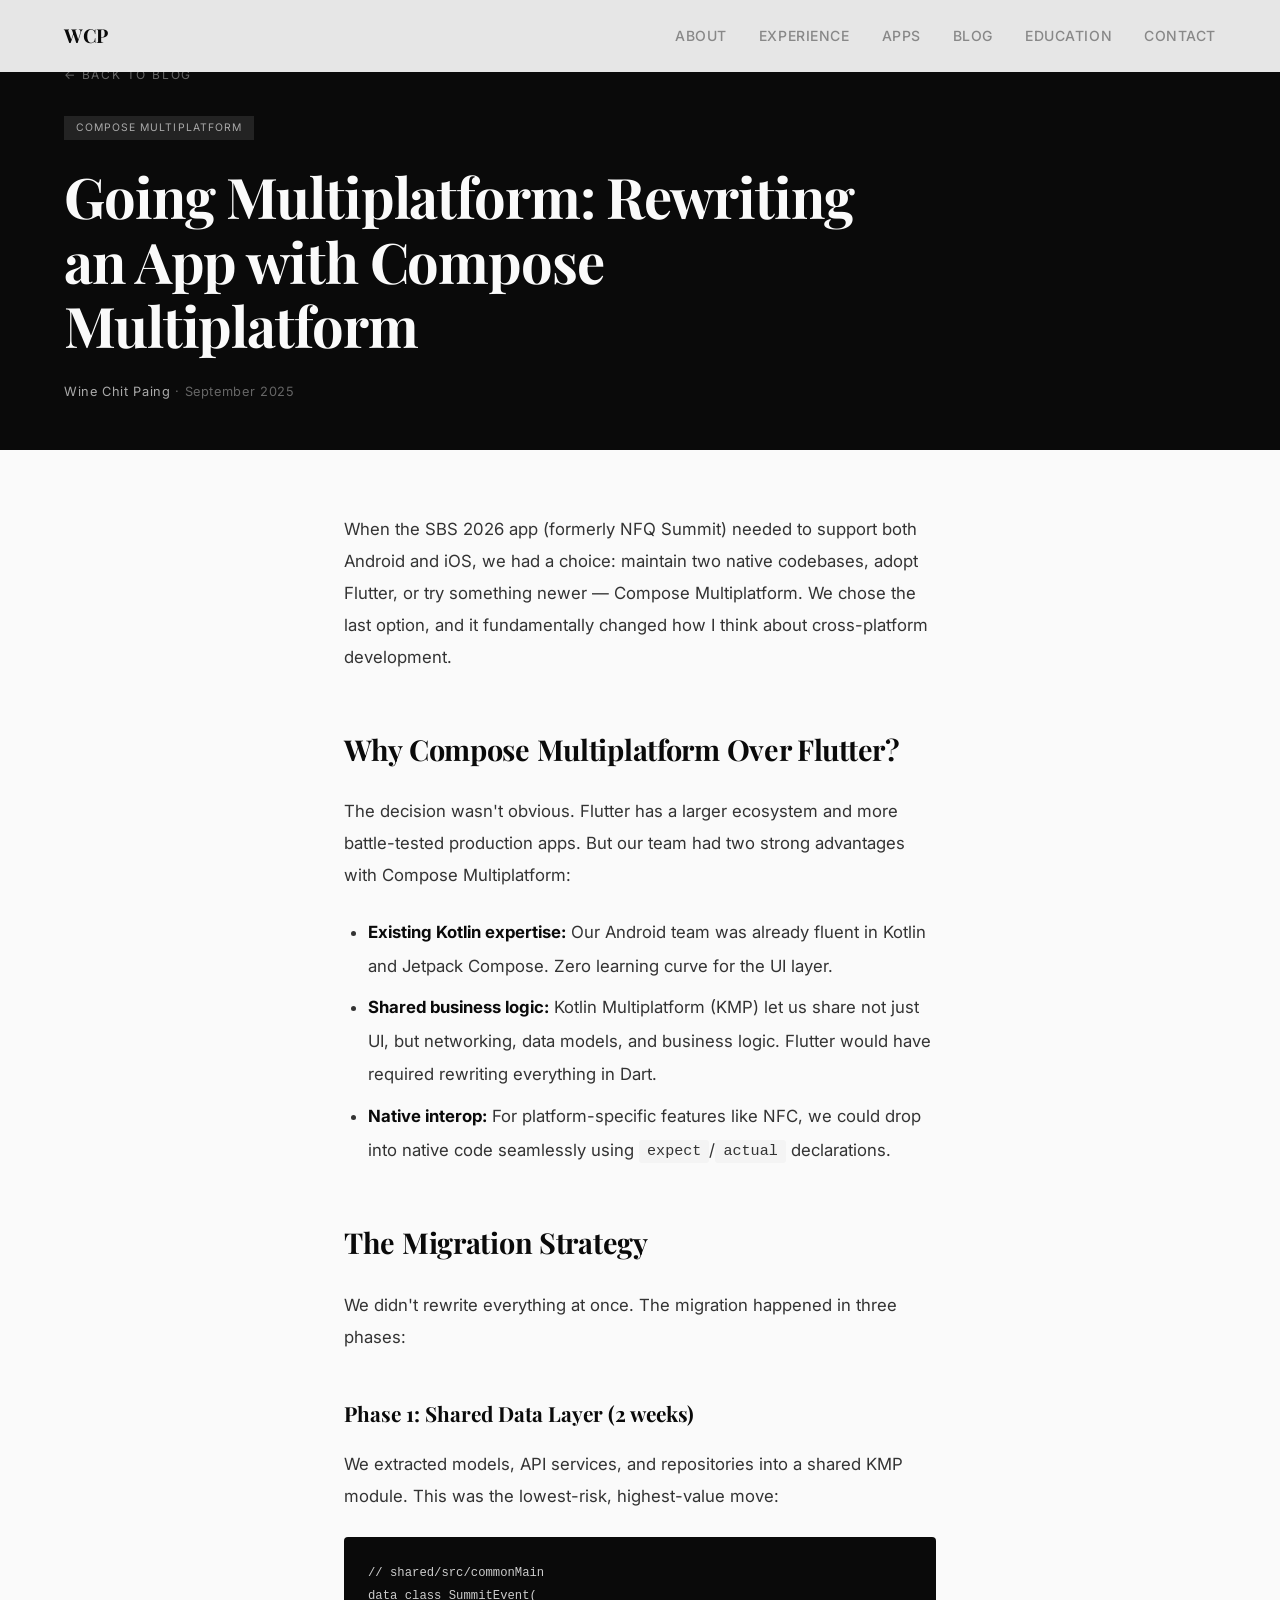
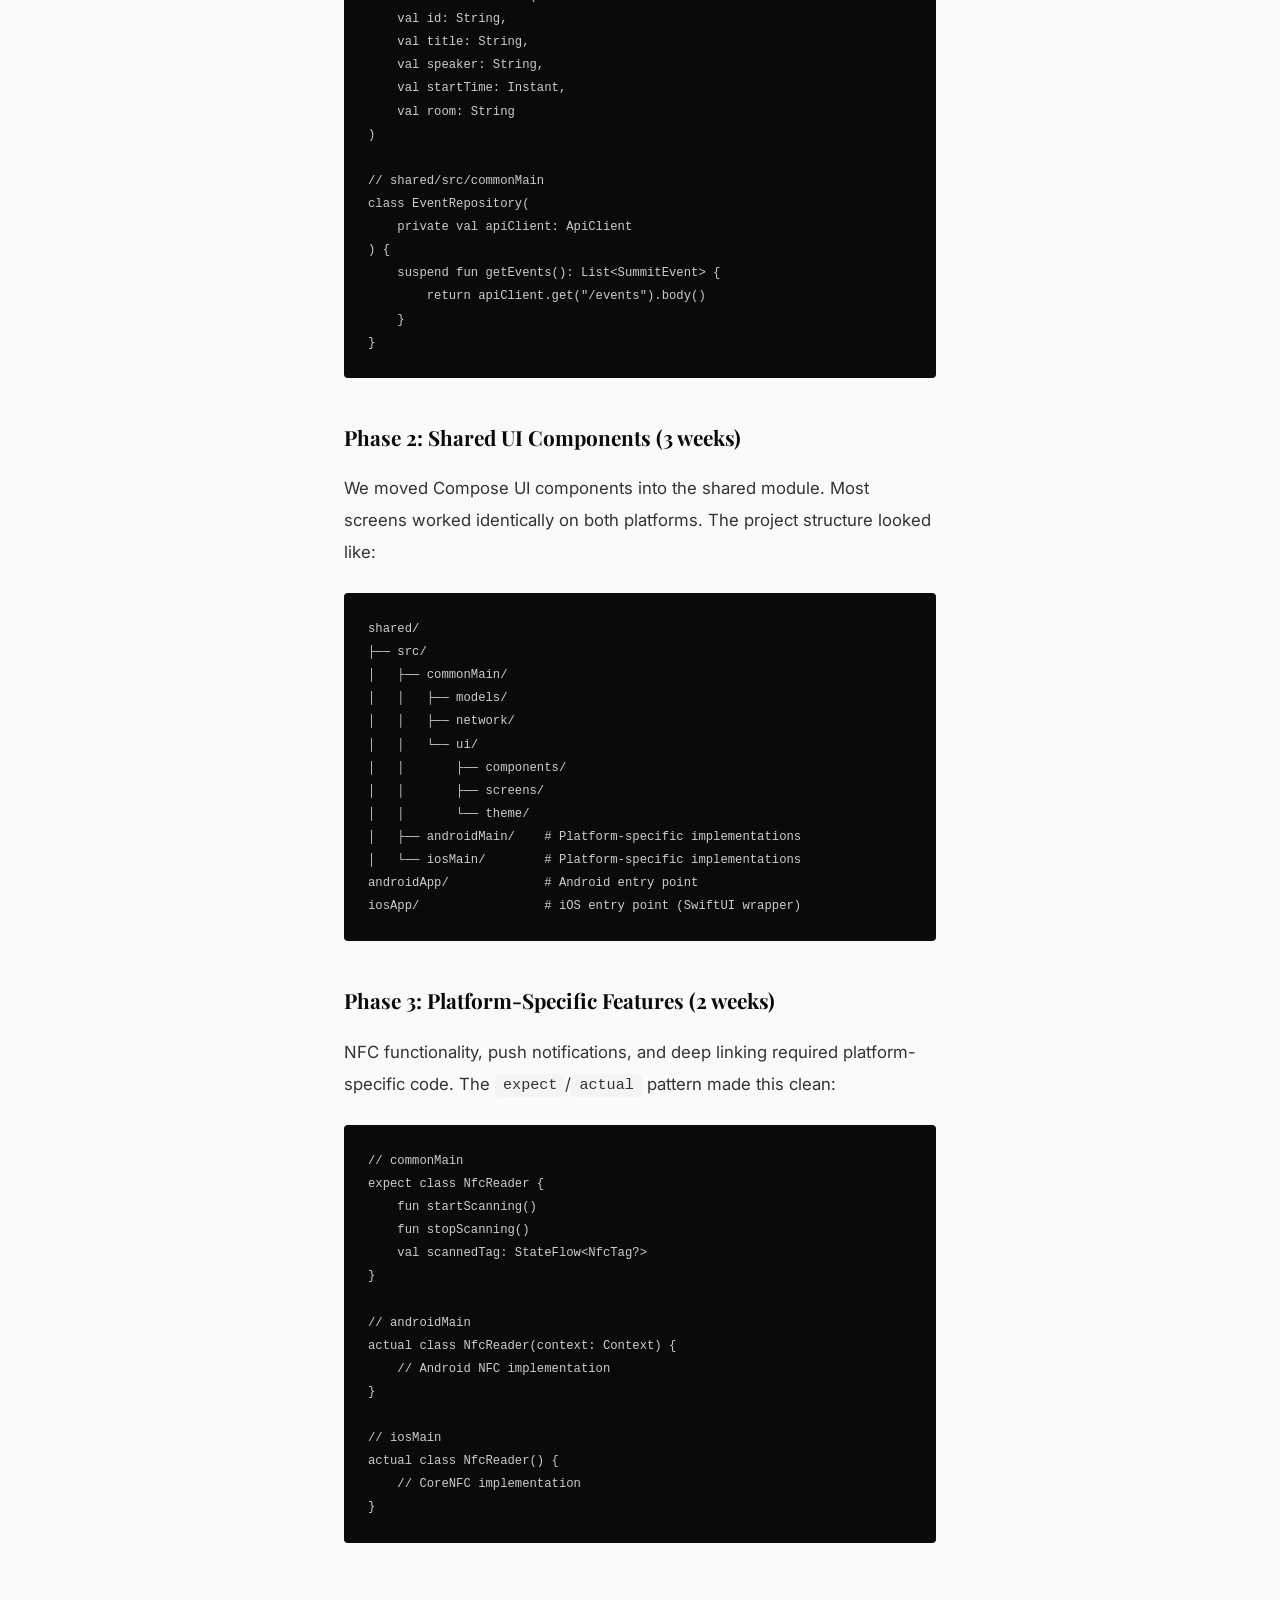
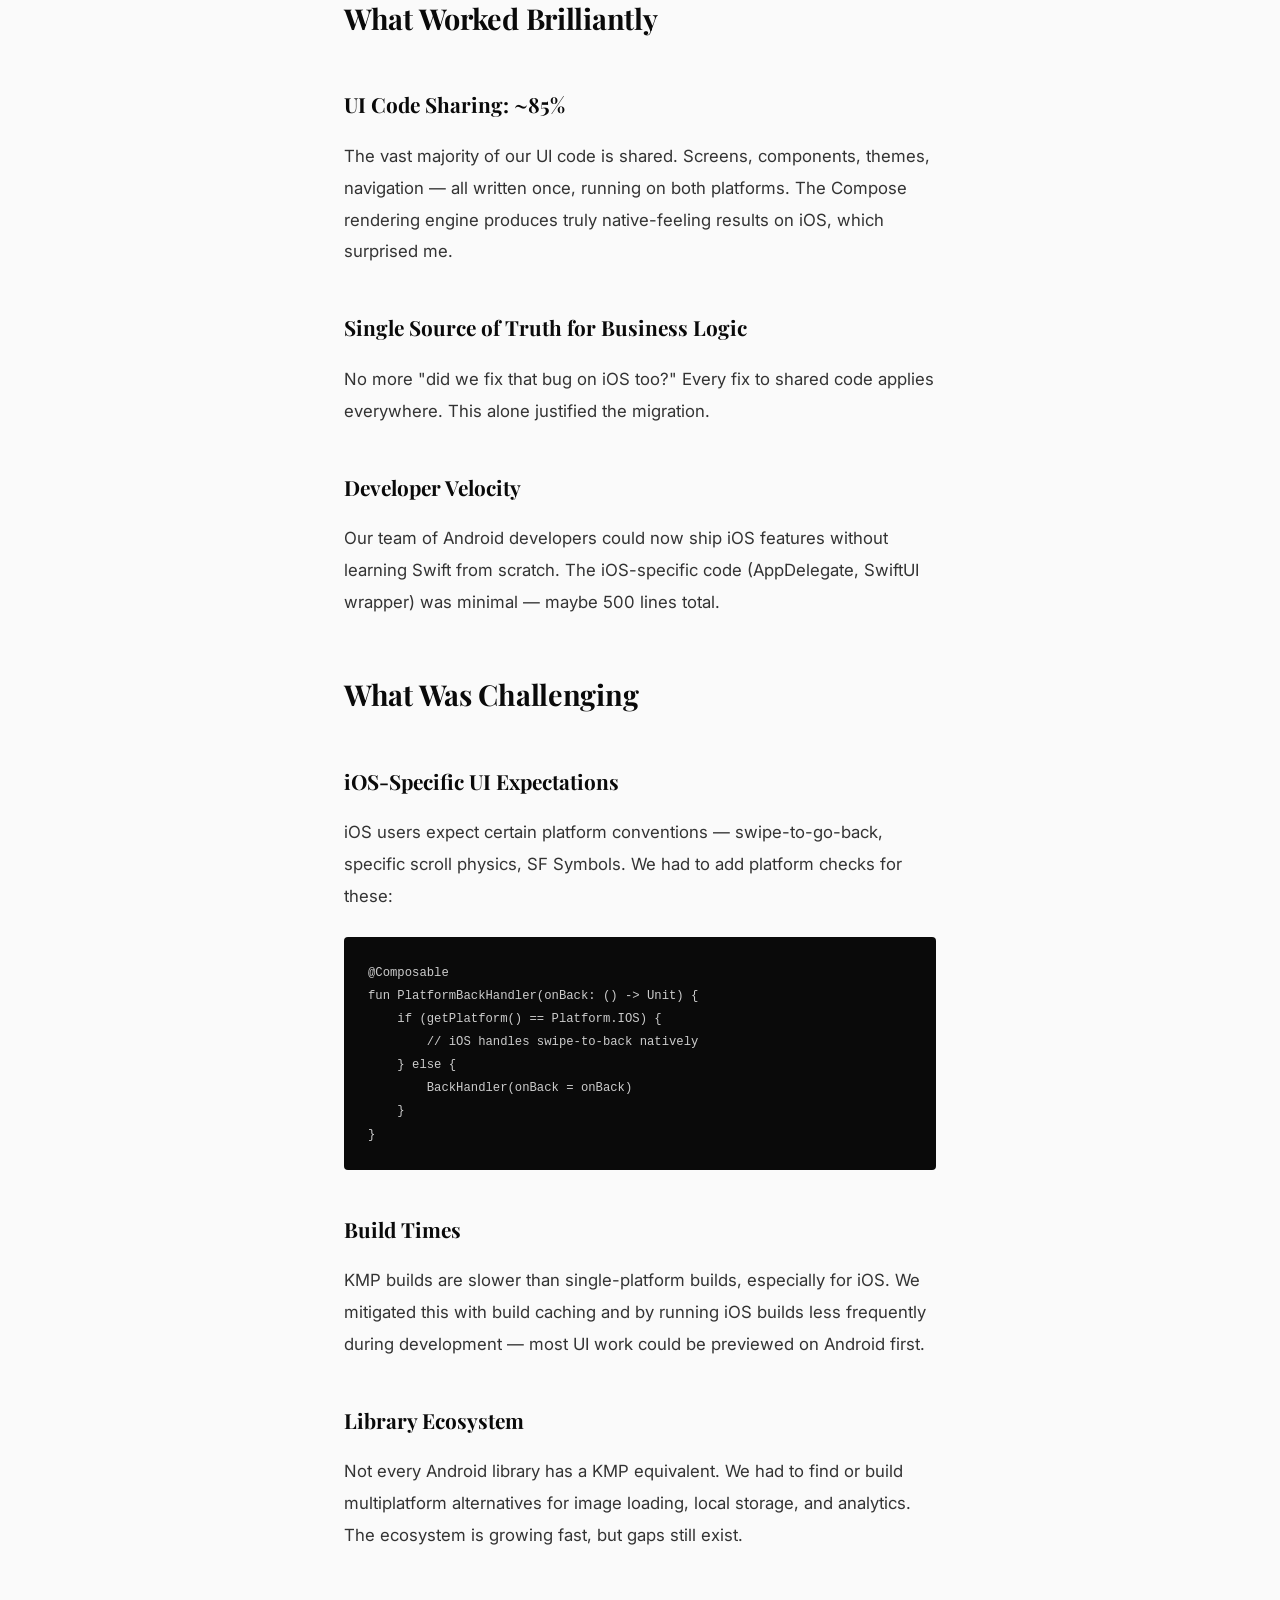
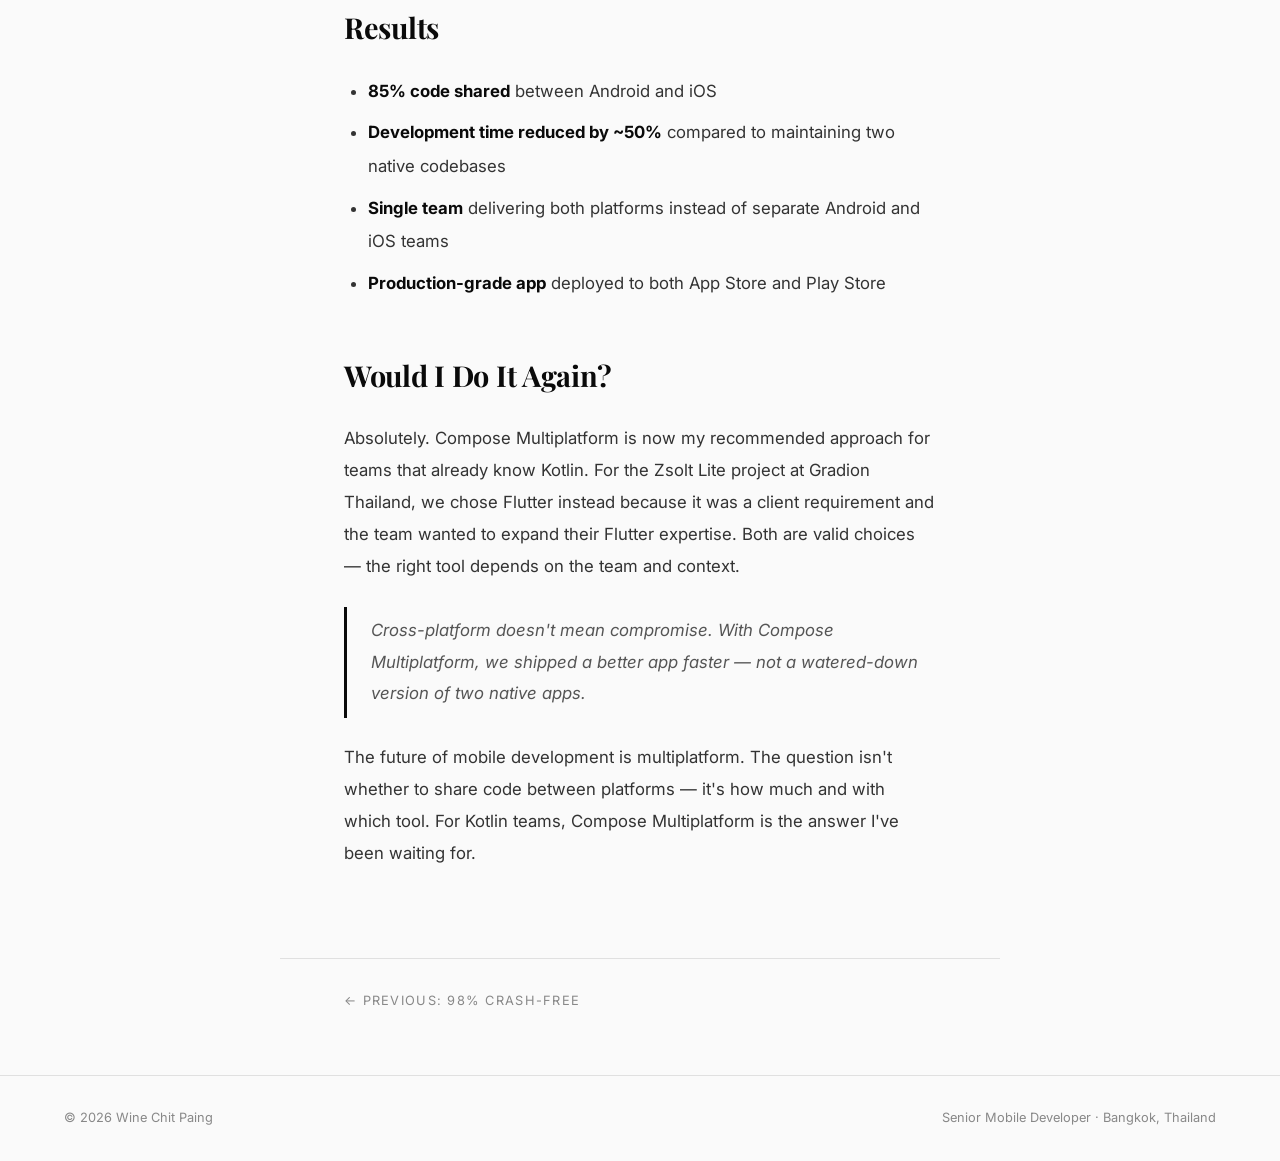
==== blog/compose-multiplatform.html @ c2de4255 "feat(blog): add multiple blog posts on Compose Multiplatform, MVVM vs MVI, and Android stability - C" ====
<!DOCTYPE html>
<html lang="en">
<head>
<meta charset="UTF-8" />
<meta name="viewport" content="width=device-width, initial-scale=1.0"/>
<title>Going Multiplatform: Rewriting an App with Compose Multiplatform — Wine Chit Paing</title>
<link href="https://fonts.googleapis.com/css2?family=Playfair+Display:wght@400;700&family=Inter:wght@300;400;500;600&display=swap" rel="stylesheet"/>
<link rel="stylesheet" href="../css/styles.css"/>
<link rel="stylesheet" href="../css/blog.css"/>
</head>
<body>

<nav id="navbar">
  <a href="../index.html#hero" class="nav-logo">WCP</a>
  <button class="nav-toggle" id="navToggle" aria-label="Toggle navigation">
    <span></span><span></span><span></span>
  </button>
  <ul class="nav-links" id="navLinks">
    <li><a href="../index.html#about">About</a></li>
    <li><a href="../index.html#experience">Experience</a></li>
    <li><a href="../index.html#projects">Apps</a></li>
    <li><a href="../index.html#blog">Blog</a></li>
    <li><a href="../index.html#education">Education</a></li>
    <li><a href="../index.html#contact">Contact</a></li>
  </ul>
</nav>

<header class="blog-header">
  <a href="../index.html#blog" class="blog-back">← Back to Blog</a>
  <span class="blog-header-tag">Compose Multiplatform</span>
  <h1 class="blog-header-title">Going Multiplatform: Rewriting an App with Compose Multiplatform</h1>
  <p class="blog-header-meta"><span>Wine Chit Paing</span> · September 2025</p>
</header>

<article class="blog-content">
  <p>When the SBS 2026 app (formerly NFQ Summit) needed to support both Android and iOS, we had a choice: maintain two native codebases, adopt Flutter, or try something newer — Compose Multiplatform. We chose the last option, and it fundamentally changed how I think about cross-platform development.</p>

  <h2>Why Compose Multiplatform Over Flutter?</h2>
  <p>The decision wasn't obvious. Flutter has a larger ecosystem and more battle-tested production apps. But our team had two strong advantages with Compose Multiplatform:</p>
  <ul>
    <li><strong>Existing Kotlin expertise:</strong> Our Android team was already fluent in Kotlin and Jetpack Compose. Zero learning curve for the UI layer.</li>
    <li><strong>Shared business logic:</strong> Kotlin Multiplatform (KMP) let us share not just UI, but networking, data models, and business logic. Flutter would have required rewriting everything in Dart.</li>
    <li><strong>Native interop:</strong> For platform-specific features like NFC, we could drop into native code seamlessly using <code>expect</code>/<code>actual</code> declarations.</li>
  </ul>

  <h2>The Migration Strategy</h2>
  <p>We didn't rewrite everything at once. The migration happened in three phases:</p>

  <h3>Phase 1: Shared Data Layer (2 weeks)</h3>
  <p>We extracted models, API services, and repositories into a shared KMP module. This was the lowest-risk, highest-value move:</p>
  <pre><code>// shared/src/commonMain
data class SummitEvent(
    val id: String,
    val title: String,
    val speaker: String,
    val startTime: Instant,
    val room: String
)

// shared/src/commonMain
class EventRepository(
    private val apiClient: ApiClient
) {
    suspend fun getEvents(): List&lt;SummitEvent&gt; {
        return apiClient.get("/events").body()
    }
}</code></pre>

  <h3>Phase 2: Shared UI Components (3 weeks)</h3>
  <p>We moved Compose UI components into the shared module. Most screens worked identically on both platforms. The project structure looked like:</p>
  <pre><code>shared/
├── src/
│   ├── commonMain/
│   │   ├── models/
│   │   ├── network/
│   │   └── ui/
│   │       ├── components/
│   │       ├── screens/
│   │       └── theme/
│   ├── androidMain/    # Platform-specific implementations
│   └── iosMain/        # Platform-specific implementations
androidApp/             # Android entry point
iosApp/                 # iOS entry point (SwiftUI wrapper)</code></pre>

  <h3>Phase 3: Platform-Specific Features (2 weeks)</h3>
  <p>NFC functionality, push notifications, and deep linking required platform-specific code. The <code>expect</code>/<code>actual</code> pattern made this clean:</p>
  <pre><code>// commonMain
expect class NfcReader {
    fun startScanning()
    fun stopScanning()
    val scannedTag: StateFlow&lt;NfcTag?&gt;
}

// androidMain
actual class NfcReader(context: Context) {
    // Android NFC implementation
}

// iosMain
actual class NfcReader() {
    // CoreNFC implementation
}</code></pre>

  <h2>What Worked Brilliantly</h2>

  <h3>UI Code Sharing: ~85%</h3>
  <p>The vast majority of our UI code is shared. Screens, components, themes, navigation — all written once, running on both platforms. The Compose rendering engine produces truly native-feeling results on iOS, which surprised me.</p>

  <h3>Single Source of Truth for Business Logic</h3>
  <p>No more "did we fix that bug on iOS too?" Every fix to shared code applies everywhere. This alone justified the migration.</p>

  <h3>Developer Velocity</h3>
  <p>Our team of Android developers could now ship iOS features without learning Swift from scratch. The iOS-specific code (AppDelegate, SwiftUI wrapper) was minimal — maybe 500 lines total.</p>

  <h2>What Was Challenging</h2>

  <h3>iOS-Specific UI Expectations</h3>
  <p>iOS users expect certain platform conventions — swipe-to-go-back, specific scroll physics, SF Symbols. We had to add platform checks for these:</p>
  <pre><code>@Composable
fun PlatformBackHandler(onBack: () -> Unit) {
    if (getPlatform() == Platform.IOS) {
        // iOS handles swipe-to-back natively
    } else {
        BackHandler(onBack = onBack)
    }
}</code></pre>

  <h3>Build Times</h3>
  <p>KMP builds are slower than single-platform builds, especially for iOS. We mitigated this with build caching and by running iOS builds less frequently during development — most UI work could be previewed on Android first.</p>

  <h3>Library Ecosystem</h3>
  <p>Not every Android library has a KMP equivalent. We had to find or build multiplatform alternatives for image loading, local storage, and analytics. The ecosystem is growing fast, but gaps still exist.</p>

  <h2>Results</h2>
  <ul>
    <li><strong>85% code shared</strong> between Android and iOS</li>
    <li><strong>Development time reduced by ~50%</strong> compared to maintaining two native codebases</li>
    <li><strong>Single team</strong> delivering both platforms instead of separate Android and iOS teams</li>
    <li><strong>Production-grade app</strong> deployed to both App Store and Play Store</li>
  </ul>

  <h2>Would I Do It Again?</h2>
  <p>Absolutely. Compose Multiplatform is now my recommended approach for teams that already know Kotlin. For the Zsolt Lite project at Gradion Thailand, we chose Flutter instead because it was a client requirement and the team wanted to expand their Flutter expertise. Both are valid choices — the right tool depends on the team and context.</p>

  <blockquote>Cross-platform doesn't mean compromise. With Compose Multiplatform, we shipped a better app faster — not a watered-down version of two native apps.</blockquote>

  <p>The future of mobile development is multiplatform. The question isn't whether to share code between platforms — it's how much and with which tool. For Kotlin teams, Compose Multiplatform is the answer I've been waiting for.</p>
</article>

<div class="blog-footer-nav">
  <a href="crash-free-android.html">← Previous: 98% Crash-Free</a>
  <span></span>
</div>

<footer>
  <span>© 2026 Wine Chit Paing</span>
  <span>Senior Mobile Developer · Bangkok, Thailand</span>
</footer>

<script src="../js/main.js"></script>
</body>
</html>
---- css/styles.css ----
/* ========================================
   Wine Chit Paing — Portfolio Styles
   ======================================== */

/* --- Reset & Variables --- */
*, *::before, *::after { box-sizing: border-box; margin: 0; padding: 0; }
:root { --black: #0a0a0a; --white: #fafafa; --gray: #888; --light: #f0f0f0; --border: #e0e0e0; }
html { scroll-behavior: smooth; }
body { font-family: 'Inter', sans-serif; background: var(--white); color: var(--black); line-height: 1.6; }

/* --- Navigation --- */
nav {
  position: fixed; top: 0; left: 0; right: 0; z-index: 100;
  display: flex; justify-content: space-between; align-items: center;
  padding: 1.25rem 5%; background: rgba(250,250,250,0.92);
  backdrop-filter: blur(10px); border-bottom: 1px solid transparent; transition: border-color 0.3s;
}
nav.scrolled { border-bottom-color: var(--border); }
.nav-logo { font-family: 'Playfair Display', serif; font-size: 1.2rem; font-weight: 700; letter-spacing: -0.02em; text-decoration: none; color: var(--black); }
.nav-links { display: flex; gap: 2rem; list-style: none; }
.nav-links a { text-decoration: none; color: var(--gray); font-size: 0.875rem; font-weight: 500; letter-spacing: 0.04em; text-transform: uppercase; transition: color 0.2s; }
.nav-links a:hover { color: var(--black); }

/* --- Hero --- */
#hero { min-height: 100vh; display: flex; flex-direction: column; justify-content: center; padding: 0 5%; position: relative; overflow: hidden; }
.hero-label { font-size: 0.75rem; letter-spacing: 0.2em; text-transform: uppercase; color: var(--gray); margin-bottom: 1.5rem; opacity: 0; animation: fadeUp 0.8s 0.2s forwards; }
.hero-name { font-family: 'Playfair Display', serif; font-size: clamp(3rem, 8vw, 7rem); font-weight: 700; line-height: 1.05; letter-spacing: -0.03em; opacity: 0; animation: fadeUp 0.8s 0.4s forwards; }
.hero-name span { color: var(--gray); }
.hero-tagline { margin-top: 1.5rem; font-size: clamp(1rem, 2vw, 1.2rem); color: var(--gray); font-weight: 300; max-width: 560px; opacity: 0; animation: fadeUp 0.8s 0.6s forwards; }
.hero-cta { margin-top: 2.5rem; display: flex; gap: 1rem; opacity: 0; animation: fadeUp 0.8s 0.8s forwards; flex-wrap: wrap; }
.btn { padding: 0.75rem 2rem; font-size: 0.875rem; font-weight: 500; letter-spacing: 0.04em; text-decoration: none; border: 1px solid var(--black); transition: all 0.25s; cursor: pointer; display: inline-block; }
.btn-fill { background: var(--black); color: var(--white); }
.btn-fill:hover { background: transparent; color: var(--black); }
.btn-outline { background: transparent; color: var(--black); }
.btn-outline:hover { background: var(--black); color: var(--white); }
.hero-scroll { position: absolute; bottom: 2.5rem; left: 5%; display: flex; align-items: center; gap: 0.75rem; font-size: 0.75rem; letter-spacing: 0.15em; text-transform: uppercase; color: var(--gray); opacity: 0; animation: fadeUp 0.8s 1.2s forwards; }
.hero-scroll::before { content: ''; display: block; width: 40px; height: 1px; background: var(--gray); }
.hero-bg-text { position: absolute; right: -2%; top: 50%; transform: translateY(-50%); font-family: 'Playfair Display', serif; font-size: clamp(8rem, 18vw, 18rem); font-weight: 700; color: transparent; -webkit-text-stroke: 1px var(--border); line-height: 1; pointer-events: none; user-select: none; }

/* --- Sections (shared) --- */
section { padding: 7rem 5%; }
.section-label { font-size: 0.7rem; letter-spacing: 0.25em; text-transform: uppercase; color: var(--gray); margin-bottom: 1rem; }
.section-title { font-family: 'Playfair Display', serif; font-size: clamp(2rem, 4vw, 3rem); font-weight: 700; letter-spacing: -0.02em; margin-bottom: 3rem; }

/* --- About --- */
#about { background: var(--black); color: var(--white); }
#about .section-label { color: #666; }
#about .section-title { color: var(--white); }
.about-grid { display: grid; grid-template-columns: 1fr 1.5fr; gap: 5rem; align-items: start; }
.about-img { aspect-ratio: 3/4; background: #1a1a1a; position: relative; overflow: hidden; max-width: 280px; }
.about-img img { width: 100%; height: 100%; object-fit: cover; display: block; }
.contact-info-side { margin-top: 1.5rem; display: flex; flex-direction: column; gap: 0.6rem; }
.contact-info-side a { font-size: 0.8rem; color: #aaa; text-decoration: none; display: flex; align-items: center; gap: 0.5rem; transition: color 0.2s; }
.contact-info-side a:hover { color: var(--white); }
.contact-info-side .ci-icon { font-size: 0.9rem; width: 16px; }
.about-bio { font-size: 1.05rem; line-height: 1.9; color: #ccc; font-weight: 300; }
.about-bio p + p { margin-top: 1.25rem; }
.skills-section { margin-top: 2.5rem; }
.skills-section h4 { font-size: 0.7rem; letter-spacing: 0.2em; text-transform: uppercase; color: #666; margin-bottom: 1rem; }
.skills { display: flex; flex-wrap: wrap; gap: 0.5rem; margin-bottom: 1.5rem; }
.skill-tag { padding: 0.35rem 1rem; border: 1px solid #333; font-size: 0.72rem; letter-spacing: 0.06em; text-transform: uppercase; color: #aaa; }

/* --- Experience --- */
#experience { background: var(--white); }
.exp-list { display: flex; flex-direction: column; gap: 0; }
.exp-item { padding: 2rem 0; border-bottom: 1px solid var(--border); display: grid; grid-template-columns: 220px 1fr; gap: 3rem; }
.exp-item:first-child { border-top: 1px solid var(--border); }
.exp-date { font-size: 0.78rem; color: var(--gray); letter-spacing: 0.05em; padding-top: 0.2rem; line-height: 1.6; }
.exp-company { font-size: 0.75rem; letter-spacing: 0.12em; text-transform: uppercase; color: var(--gray); margin-bottom: 0.4rem; }
.exp-role { font-family: 'Playfair Display', serif; font-size: 1.3rem; font-weight: 700; margin-bottom: 1rem; }
.exp-desc { font-size: 0.875rem; color: #555; line-height: 1.75; }
.exp-desc li { margin-left: 1.2rem; margin-bottom: 0.4rem; }
.exp-tags { display: flex; flex-wrap: wrap; gap: 0.4rem; margin-top: 1rem; }
.exp-tags span { font-size: 0.65rem; padding: 0.2rem 0.6rem; border: 1px solid var(--border); letter-spacing: 0.08em; text-transform: uppercase; color: var(--gray); }

/* --- Projects --- */
#projects { background: var(--light); }
.projects-grid { display: grid; grid-template-columns: repeat(auto-fill, minmax(280px, 1fr)); gap: 1.5px; background: var(--border); border: 1px solid var(--border); }
.project-card { background: var(--white); padding: 2rem; transition: background 0.2s; cursor: pointer; text-decoration: none; color: inherit; display: block; }
.project-card:hover { background: var(--black); color: var(--white); }
.project-card:hover .project-tags span { border-color: #444; color: #aaa; }
.project-card:hover .project-arrow { color: var(--white); }
.project-num { font-size: 0.7rem; letter-spacing: 0.15em; color: var(--gray); margin-bottom: 1rem; }
.project-name { font-family: 'Playfair Display', serif; font-size: 1.4rem; font-weight: 700; margin-bottom: 0.75rem; }
.project-desc { font-size: 0.875rem; color: var(--gray); line-height: 1.7; margin-bottom: 1.5rem; transition: color 0.2s; }
.project-card:hover .project-desc { color: #aaa; }
.project-tags { display: flex; flex-wrap: wrap; gap: 0.4rem; margin-bottom: 1.5rem; }
.project-tags span { font-size: 0.65rem; padding: 0.2rem 0.6rem; border: 1px solid var(--border); letter-spacing: 0.08em; text-transform: uppercase; color: var(--gray); transition: all 0.2s; }
.project-arrow { font-size: 1.2rem; transition: transform 0.2s, color 0.2s; display: inline-block; }
.project-card:hover .project-arrow { transform: translate(4px, -4px); }

/* --- Blog --- */
#blog { background: var(--white); }
.blog-list { display: flex; flex-direction: column; }
.blog-item { display: flex; justify-content: space-between; align-items: flex-start; padding: 1.75rem 0; border-bottom: 1px solid var(--border); cursor: pointer; transition: padding-left 0.2s; gap: 2rem; text-decoration: none; color: inherit; }
.blog-item:first-child { border-top: 1px solid var(--border); }
.blog-item:hover { padding-left: 0.75rem; }
.blog-meta { font-size: 0.75rem; letter-spacing: 0.1em; text-transform: uppercase; color: var(--gray); white-space: nowrap; margin-top: 0.2rem; }
.blog-title { font-family: 'Playfair Display', serif; font-size: 1.2rem; font-weight: 700; margin-bottom: 0.35rem; }
.blog-excerpt { font-size: 0.875rem; color: var(--gray); line-height: 1.6; max-width: 600px; }
.blog-tag { display: inline-block; font-size: 0.65rem; padding: 0.2rem 0.6rem; background: var(--black); color: var(--white); letter-spacing: 0.1em; text-transform: uppercase; margin-top: 0.75rem; }

/* --- Education --- */
#education { background: var(--black); color: var(--white); }
#education .section-label { color: #666; }
#education .section-title { color: var(--white); }
.edu-item { display: grid; grid-template-columns: 220px 1fr; gap: 3rem; padding: 2rem 0; border-top: 1px solid #333; }
.edu-date { font-size: 0.78rem; color: #666; letter-spacing: 0.05em; padding-top: 0.2rem; }
.edu-school { font-size: 0.75rem; letter-spacing: 0.12em; text-transform: uppercase; color: #666; margin-bottom: 0.4rem; }
.edu-degree { font-family: 'Playfair Display', serif; font-size: 1.3rem; font-weight: 700; color: var(--white); margin-bottom: 0.5rem; }
.edu-desc { font-size: 0.875rem; color: #aaa; line-height: 1.75; }

/* --- Contact --- */
#contact { background: var(--light); }
.contact-inner { max-width: 640px; }
.contact-intro { font-size: 1.1rem; color: var(--gray); line-height: 1.8; margin-bottom: 2.5rem; }
.contact-email { font-family: 'Playfair Display', serif; font-size: clamp(1.2rem, 2.5vw, 2rem); font-weight: 700; color: var(--black); text-decoration: none; border-bottom: 2px solid var(--black); padding-bottom: 0.25rem; transition: color 0.2s, border-color 0.2s; display: inline-block; word-break: break-all; }
.contact-email:hover { color: var(--gray); border-color: var(--gray); }
.contact-details { margin-top: 2rem; display: flex; flex-direction: column; gap: 0.6rem; }
.contact-details a { font-size: 0.85rem; color: var(--gray); text-decoration: none; transition: color 0.2s; }
.contact-details a:hover { color: var(--black); }
.socials { display: flex; gap: 1.5rem; margin-top: 2.5rem; flex-wrap: wrap; }
.socials a { font-size: 0.8rem; letter-spacing: 0.15em; text-transform: uppercase; color: var(--gray); text-decoration: none; border-bottom: 1px solid transparent; padding-bottom: 2px; transition: color 0.2s, border-color 0.2s; }
.socials a:hover { color: var(--black); border-bottom-color: var(--black); }

/* --- Footer --- */
footer { padding: 2rem 5%; border-top: 1px solid var(--border); display: flex; justify-content: space-between; align-items: center; font-size: 0.8rem; color: var(--gray); }

/* --- Animations --- */
@keyframes fadeUp { from { opacity: 0; transform: translateY(24px); } to { opacity: 1; transform: translateY(0); } }
.reveal { opacity: 0; transform: translateY(30px); transition: opacity 0.7s ease, transform 0.7s ease; }
.reveal.visible { opacity: 1; transform: translateY(0); }

/* --- Mobile Navigation --- */
.nav-toggle {
  display: none; background: none; border: none; cursor: pointer;
  flex-direction: column; gap: 5px; padding: 4px; z-index: 101;
}
.nav-toggle span {
  display: block; width: 24px; height: 2px; background: var(--black);
  transition: transform 0.3s, opacity 0.3s;
}
.nav-toggle.active span:nth-child(1) { transform: translateY(7px) rotate(45deg); }
.nav-toggle.active span:nth-child(2) { opacity: 0; }
.nav-toggle.active span:nth-child(3) { transform: translateY(-7px) rotate(-45deg); }

/* --- Responsive: Tablet (1024px) --- */
@media (max-width: 1024px) {
  .about-grid { grid-template-columns: 1fr 1.5fr; gap: 3rem; }
  .exp-item { grid-template-columns: 180px 1fr; gap: 2rem; }
  .edu-item { grid-template-columns: 180px 1fr; gap: 2rem; }
  section { padding: 5rem 5%; }
  .hero-bg-text { font-size: clamp(6rem, 14vw, 14rem); }
}

/* --- Responsive: Mobile (768px) --- */
@media (max-width: 768px) {
  /* Nav */
  .nav-toggle { display: flex; }
  .nav-links {
    position: fixed; top: 0; right: -100%; width: 70%; height: 100vh;
    flex-direction: column; background: var(--white);
    padding: 5rem 2rem 2rem; gap: 1.5rem;
    box-shadow: -4px 0 20px rgba(0,0,0,0.1);
    transition: right 0.3s ease;
  }
  .nav-links.open { right: 0; }
  .nav-links a { font-size: 1rem; }

  /* Hero */
  #hero { min-height: 90vh; padding: 0 6%; }
  .hero-bg-text { display: none; }
  .hero-name { font-size: clamp(2.5rem, 10vw, 4rem); }
  .hero-tagline { font-size: 0.95rem; }
  .hero-cta { flex-direction: column; gap: 0.75rem; }
  .hero-cta .btn { text-align: center; }
  .hero-scroll { display: none; }

  /* Sections */
  section { padding: 4rem 6%; }
  .section-title { font-size: clamp(1.6rem, 5vw, 2.2rem); margin-bottom: 2rem; }

  /* About */
  .about-grid { grid-template-columns: 1fr; gap: 2.5rem; }
  .about-left { display: flex; flex-direction: column; align-items: center; }
  .about-img { max-width: 200px; }
  .contact-info-side { align-items: center; }
  .about-bio { font-size: 0.95rem; }
  .skills { gap: 0.4rem; }
  .skill-tag { font-size: 0.65rem; padding: 0.3rem 0.75rem; }

  /* Experience */
  .exp-item { grid-template-columns: 1fr; gap: 0.5rem; }
  .exp-role { font-size: 1.1rem; }
  .exp-desc { font-size: 0.82rem; }

  /* Projects */
  .projects-grid { grid-template-columns: 1fr; }
  .project-name { font-size: 1.2rem; }

  /* Blog */
  .blog-item { flex-direction: column; gap: 0.5rem; }
  .blog-title { font-size: 1.05rem; }

  /* Education */
  .edu-item { grid-template-columns: 1fr; gap: 0.5rem; }
  .edu-degree { font-size: 1.1rem; }

  /* Contact */
  .contact-email { font-size: clamp(1rem, 4vw, 1.4rem); }

  /* Footer */
  footer { flex-direction: column; gap: 0.5rem; text-align: center; }
}

/* --- Responsive: Small Mobile (480px) --- */
@media (max-width: 480px) {
  nav { padding: 1rem 5%; }
  section { padding: 3rem 5%; }
  .hero-name { font-size: clamp(2rem, 9vw, 3rem); }
  .hero-label { font-size: 0.65rem; margin-bottom: 1rem; }
  .about-img { max-width: 160px; }
  .about-bio { font-size: 0.88rem; line-height: 1.7; }
  .skill-tag { font-size: 0.6rem; padding: 0.25rem 0.6rem; }
  .exp-tags span { font-size: 0.6rem; }
  .project-tags span { font-size: 0.6rem; }
  .project-card { padding: 1.5rem; }
  .blog-excerpt { font-size: 0.82rem; }
  .socials { gap: 1rem; }
}
---- css/blog.css ----
/* --- Blog Detail Page --- */
.blog-header {
  min-height: 50vh; display: flex; flex-direction: column; justify-content: flex-end;
  padding: 4rem 5% 3rem; background: var(--black); color: var(--white);
}
.blog-back {
  font-size: 0.75rem; letter-spacing: 0.15em; text-transform: uppercase;
  color: #666; text-decoration: none; margin-bottom: 2rem; display: inline-flex;
  align-items: center; gap: 0.5rem; transition: color 0.2s;
}
.blog-back:hover { color: var(--white); }
.blog-header-tag {
  display: inline-block; font-size: 0.65rem; padding: 0.25rem 0.75rem;
  background: rgba(255,255,255,0.1); color: #aaa; letter-spacing: 0.1em;
  text-transform: uppercase; margin-bottom: 1.5rem; width: fit-content;
}
.blog-header-title {
  font-family: 'Playfair Display', serif; font-size: clamp(2rem, 5vw, 3.5rem);
  font-weight: 700; line-height: 1.15; letter-spacing: -0.02em; max-width: 800px;
}
.blog-header-meta {
  margin-top: 1.5rem; font-size: 0.8rem; color: #666; letter-spacing: 0.05em;
}
.blog-header-meta span { color: #aaa; }

/* Blog Content */
.blog-content {
  max-width: 720px; margin: 0 auto; padding: 4rem 5%;
  font-size: 1.05rem; line-height: 1.9; color: #333;
}
.blog-content h2 {
  font-family: 'Playfair Display', serif; font-size: 1.8rem; font-weight: 700;
  margin: 3rem 0 1.25rem; letter-spacing: -0.01em; color: var(--black);
}
.blog-content h3 {
  font-family: 'Playfair Display', serif; font-size: 1.3rem; font-weight: 700;
  margin: 2.5rem 0 1rem; color: var(--black);
}
.blog-content p { margin-bottom: 1.5rem; }
.blog-content ul, .blog-content ol {
  margin: 0 0 1.5rem 1.5rem; line-height: 2;
}
.blog-content li { margin-bottom: 0.5rem; }
.blog-content strong { color: var(--black); }
.blog-content code {
  background: #f4f4f4; padding: 0.15rem 0.5rem; border-radius: 3px;
  font-size: 0.9em; font-family: 'SF Mono', 'Fira Code', monospace;
}
.blog-content pre {
  background: var(--black); color: #ccc; padding: 1.5rem; margin: 1.5rem 0;
  overflow-x: auto; font-size: 0.85rem; line-height: 1.7;
  font-family: 'SF Mono', 'Fira Code', monospace; border-radius: 4px;
}
.blog-content pre code { background: none; padding: 0; color: inherit; }
.blog-content blockquote {
  border-left: 3px solid var(--black); padding: 0.5rem 0 0.5rem 1.5rem;
  margin: 1.5rem 0; color: #555; font-style: italic;
}

/* Blog Footer Navigation */
.blog-footer-nav {
  max-width: 720px; margin: 0 auto; padding: 2rem 5% 4rem;
  border-top: 1px solid var(--border); display: flex; justify-content: space-between;
  gap: 2rem;
}
.blog-footer-nav a {
  font-size: 0.8rem; letter-spacing: 0.1em; text-transform: uppercase;
  color: var(--gray); text-decoration: none; transition: color 0.2s;
}
.blog-footer-nav a:hover { color: var(--black); }

/* Responsive */
@media (max-width: 768px) {
  .blog-header { min-height: 40vh; padding: 3rem 6% 2rem; }
  .blog-header-title { font-size: clamp(1.6rem, 6vw, 2.5rem); }
  .blog-content { padding: 3rem 6%; font-size: 1rem; }
  .blog-content h2 { font-size: 1.5rem; }
  .blog-content h3 { font-size: 1.15rem; }
  .blog-footer-nav { padding: 2rem 6% 3rem; flex-direction: column; }
}
@media (max-width: 480px) {
  .blog-header { padding: 2.5rem 5% 1.5rem; }
  .blog-content { padding: 2rem 5%; font-size: 0.95rem; }
}
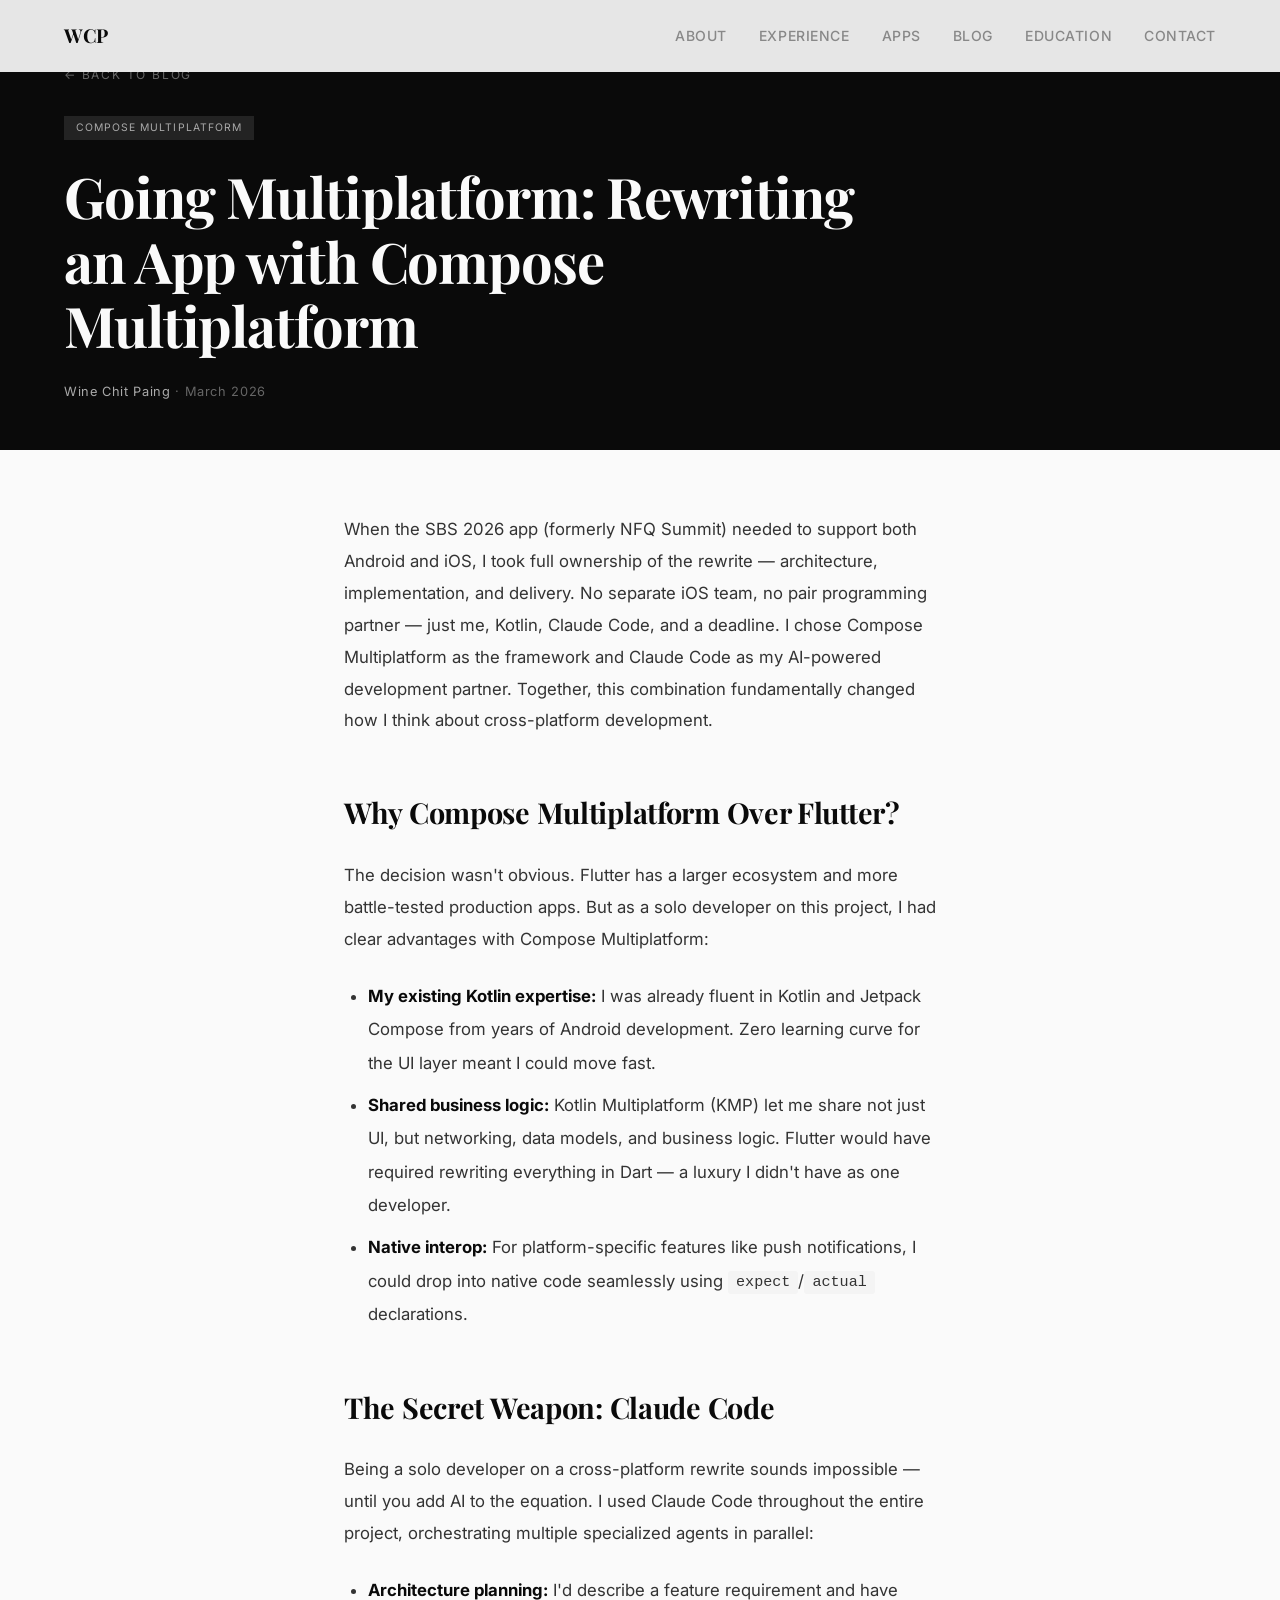
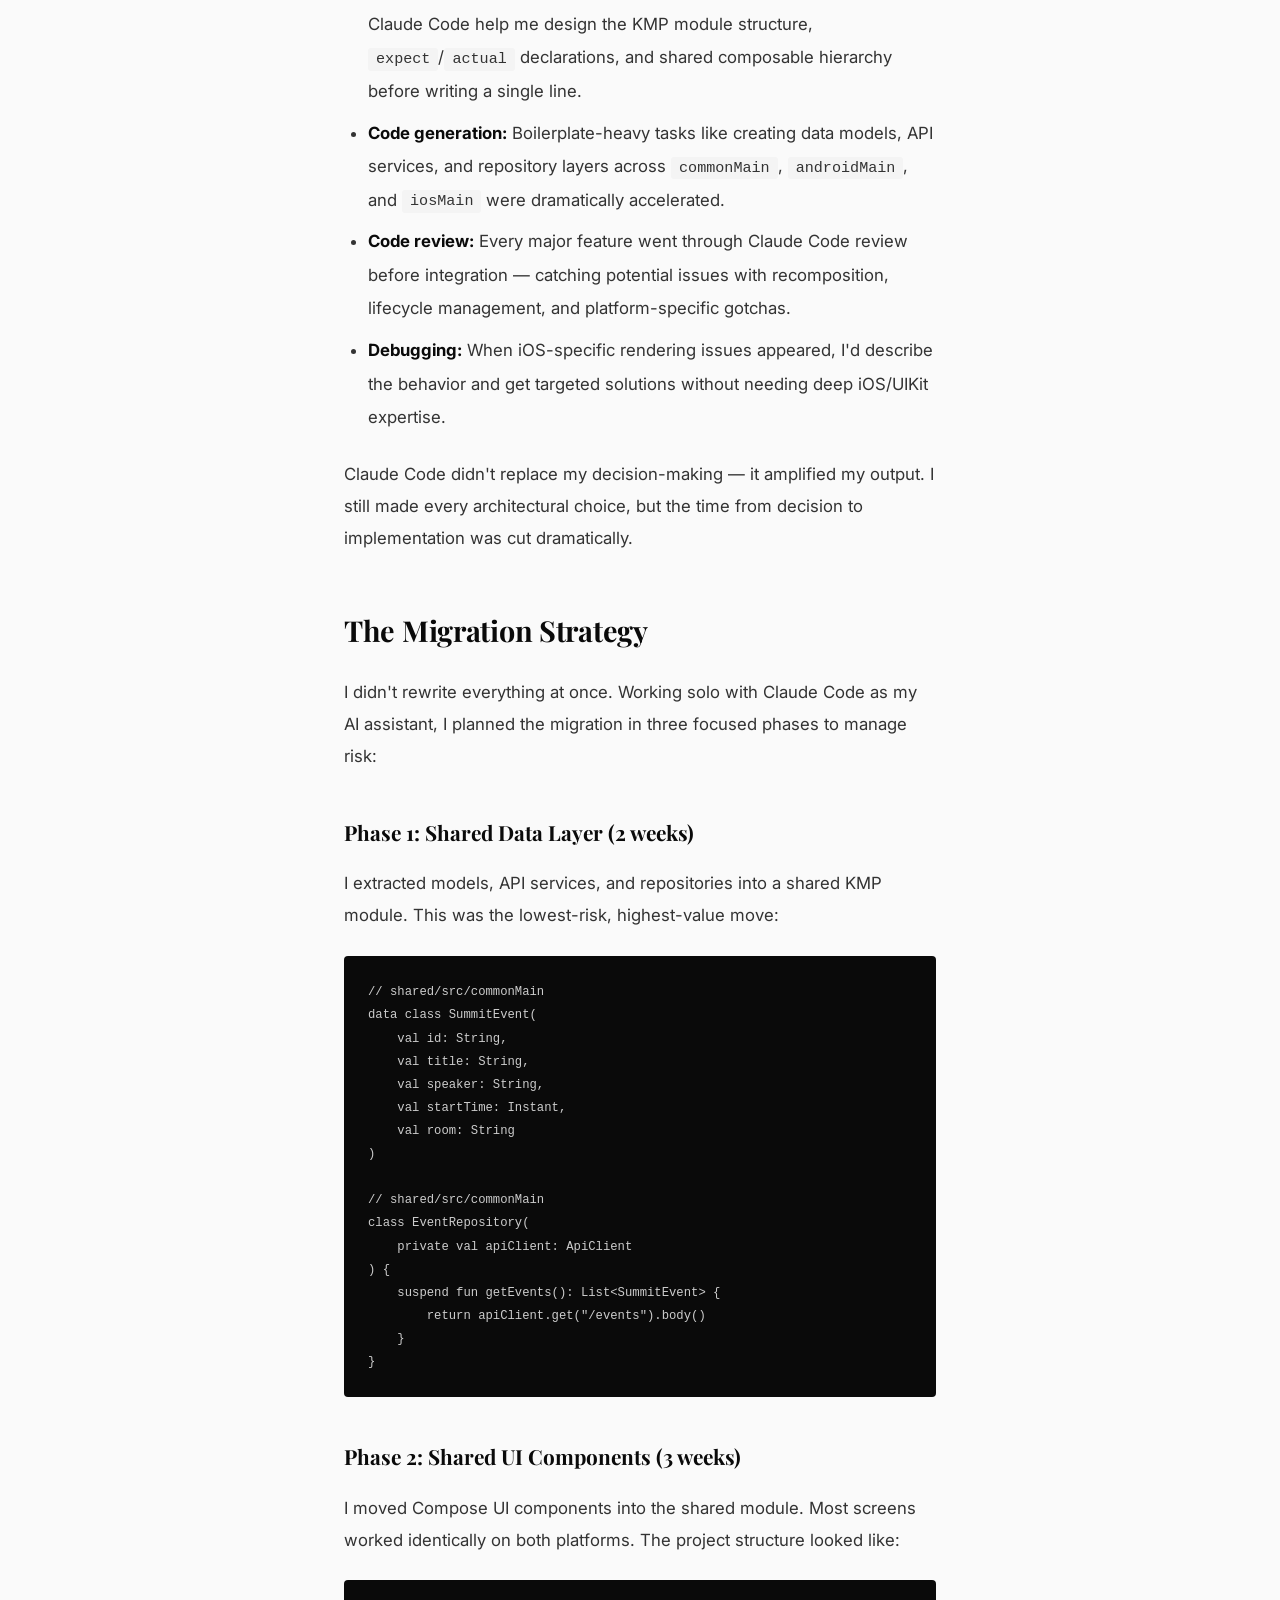
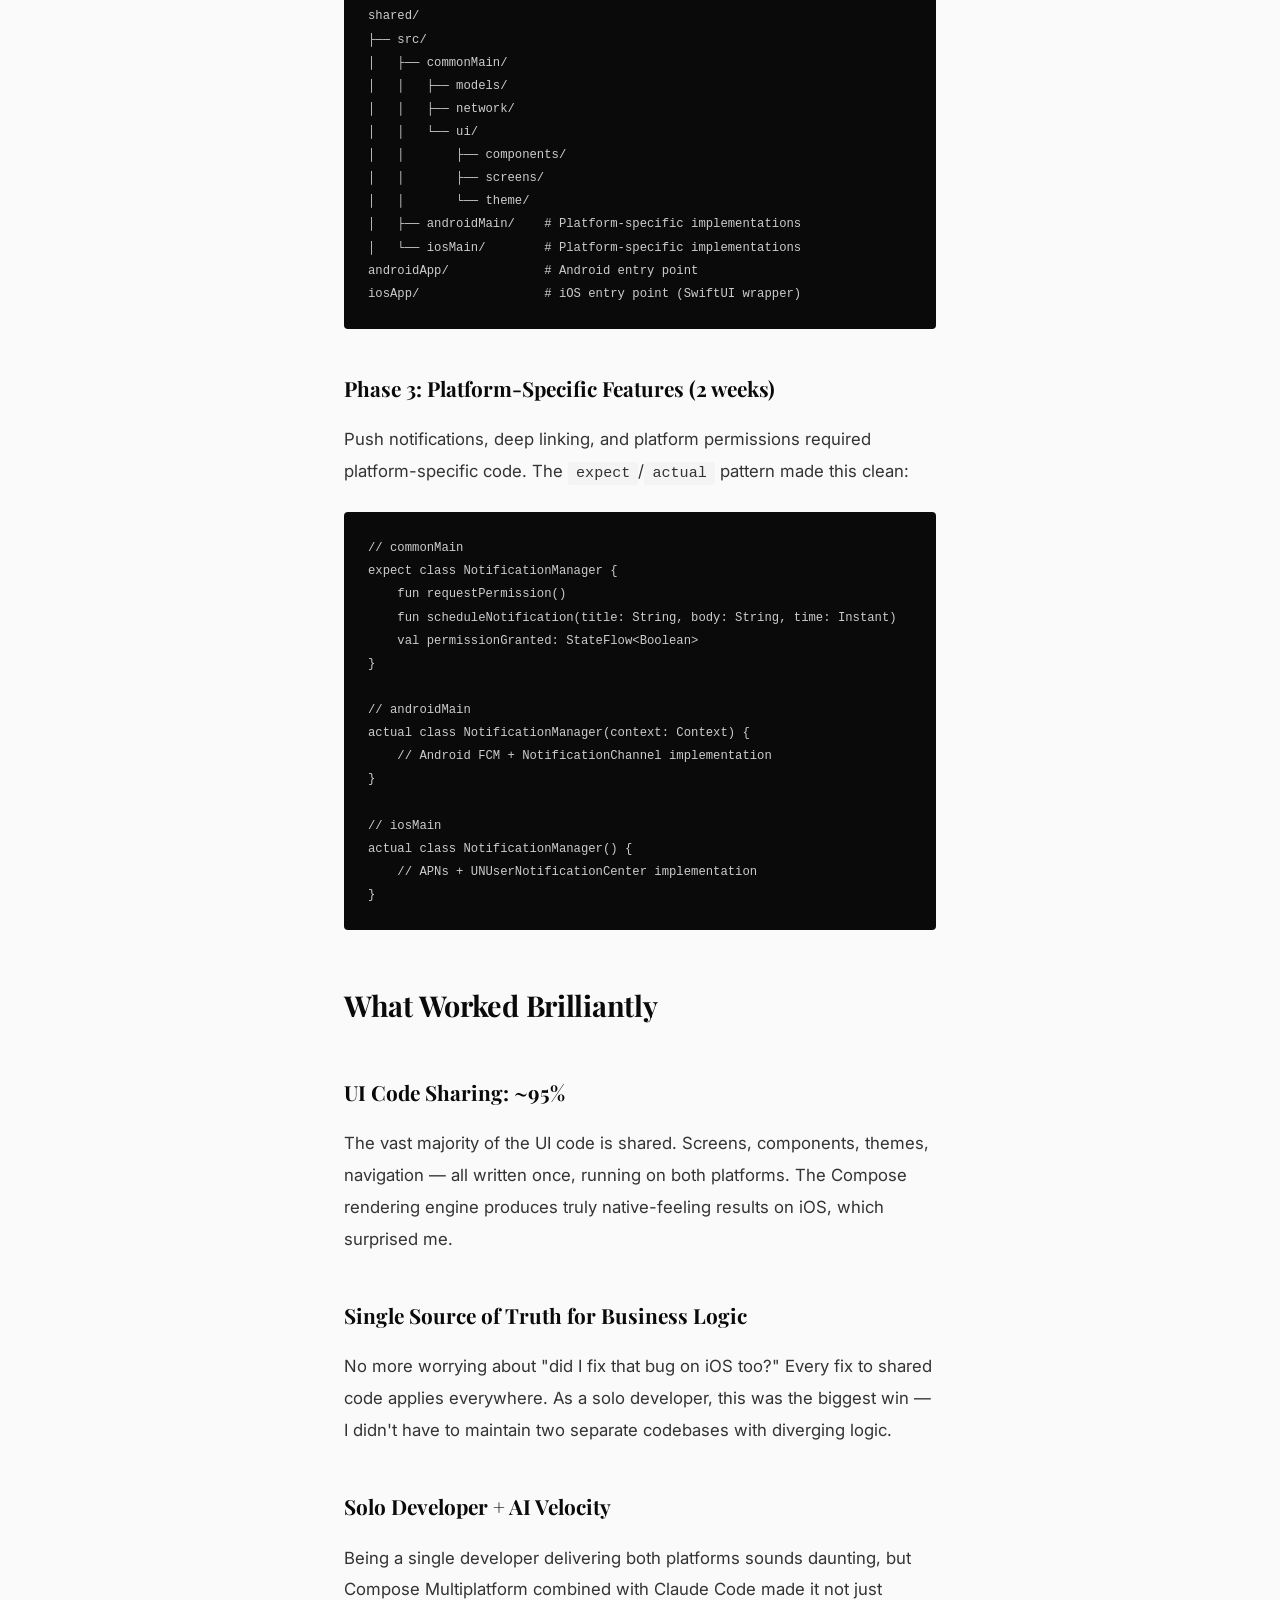
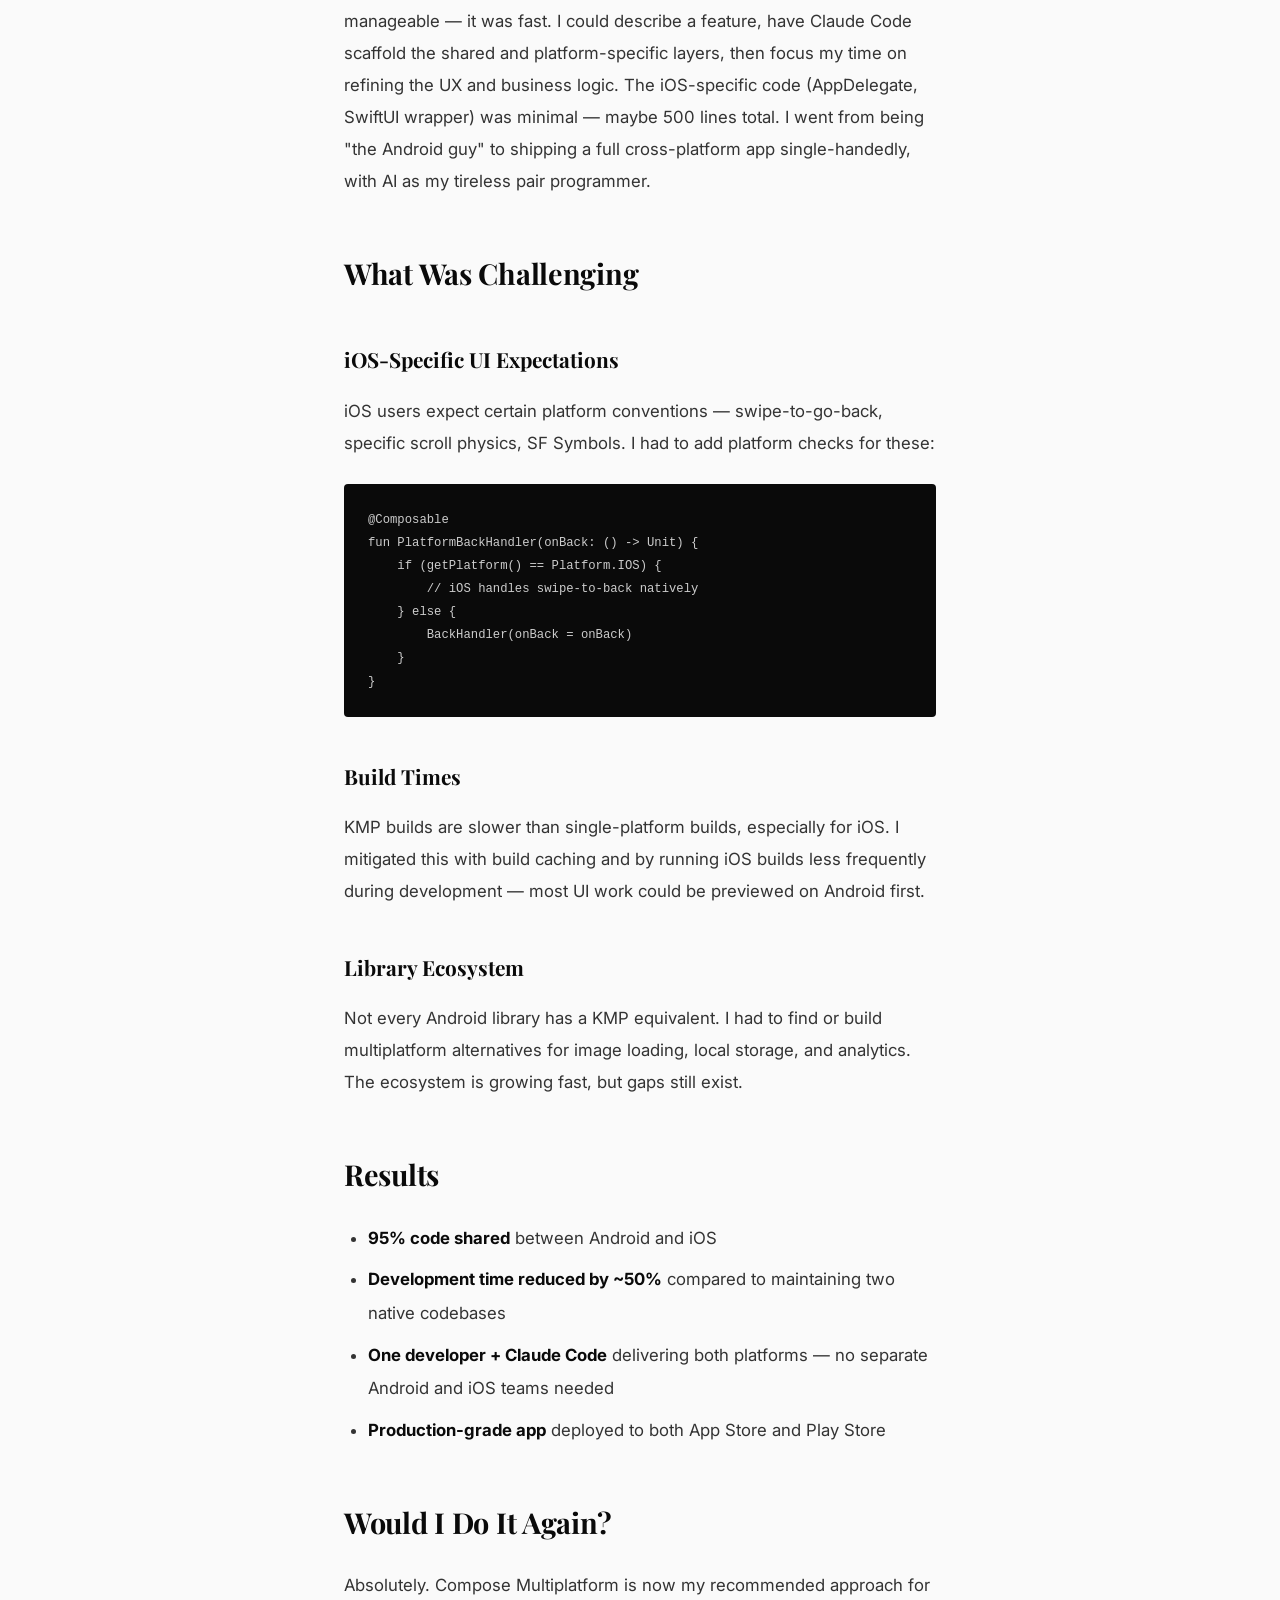
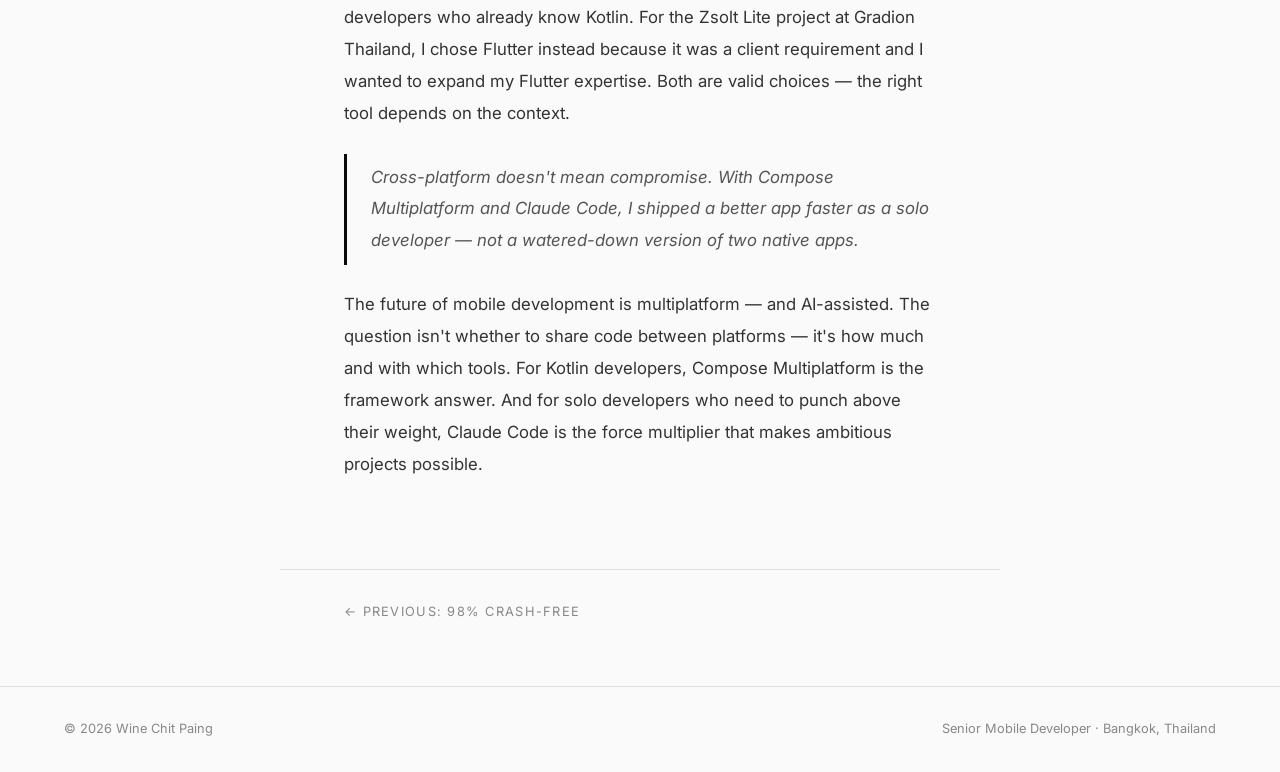
==== commit e270e128: "fix(blog): update publication date for Compose Multiplatform article to March 2026" ====
--- a/blog/compose-multiplatform.html
+++ b/blog/compose-multiplatform.html
@@ -29,25 +29,35 @@
   <a href="../index.html#blog" class="blog-back">← Back to Blog</a>
   <span class="blog-header-tag">Compose Multiplatform</span>
   <h1 class="blog-header-title">Going Multiplatform: Rewriting an App with Compose Multiplatform</h1>
-  <p class="blog-header-meta"><span>Wine Chit Paing</span> · September 2025</p>
+  <p class="blog-header-meta"><span>Wine Chit Paing</span> · March 2026</p>
 </header>
 
 <article class="blog-content">
-  <p>When the SBS 2026 app (formerly NFQ Summit) needed to support both Android and iOS, we had a choice: maintain two native codebases, adopt Flutter, or try something newer — Compose Multiplatform. We chose the last option, and it fundamentally changed how I think about cross-platform development.</p>
+  <p>When the SBS 2026 app (formerly NFQ Summit) needed to support both Android and iOS, I took full ownership of the rewrite — architecture, implementation, and delivery. No separate iOS team, no pair programming partner — just me, Kotlin, Claude Code, and a deadline. I chose Compose Multiplatform as the framework and Claude Code as my AI-powered development partner. Together, this combination fundamentally changed how I think about cross-platform development.</p>
 
   <h2>Why Compose Multiplatform Over Flutter?</h2>
-  <p>The decision wasn't obvious. Flutter has a larger ecosystem and more battle-tested production apps. But our team had two strong advantages with Compose Multiplatform:</p>
+  <p>The decision wasn't obvious. Flutter has a larger ecosystem and more battle-tested production apps. But as a solo developer on this project, I had clear advantages with Compose Multiplatform:</p>
   <ul>
-    <li><strong>Existing Kotlin expertise:</strong> Our Android team was already fluent in Kotlin and Jetpack Compose. Zero learning curve for the UI layer.</li>
-    <li><strong>Shared business logic:</strong> Kotlin Multiplatform (KMP) let us share not just UI, but networking, data models, and business logic. Flutter would have required rewriting everything in Dart.</li>
-    <li><strong>Native interop:</strong> For platform-specific features like NFC, we could drop into native code seamlessly using <code>expect</code>/<code>actual</code> declarations.</li>
+    <li><strong>My existing Kotlin expertise:</strong> I was already fluent in Kotlin and Jetpack Compose from years of Android development. Zero learning curve for the UI layer meant I could move fast.</li>
+    <li><strong>Shared business logic:</strong> Kotlin Multiplatform (KMP) let me share not just UI, but networking, data models, and business logic. Flutter would have required rewriting everything in Dart — a luxury I didn't have as one developer.</li>
+    <li><strong>Native interop:</strong> For platform-specific features like push notifications, I could drop into native code seamlessly using <code>expect</code>/<code>actual</code> declarations.</li>
   </ul>
 
+  <h2>The Secret Weapon: Claude Code</h2>
+  <p>Being a solo developer on a cross-platform rewrite sounds impossible — until you add AI to the equation. I used Claude Code throughout the entire project, orchestrating multiple specialized agents in parallel:</p>
+  <ul>
+    <li><strong>Architecture planning:</strong> I'd describe a feature requirement and have Claude Code help me design the KMP module structure, <code>expect</code>/<code>actual</code> declarations, and shared composable hierarchy before writing a single line.</li>
+    <li><strong>Code generation:</strong> Boilerplate-heavy tasks like creating data models, API services, and repository layers across <code>commonMain</code>, <code>androidMain</code>, and <code>iosMain</code> were dramatically accelerated.</li>
+    <li><strong>Code review:</strong> Every major feature went through Claude Code review before integration — catching potential issues with recomposition, lifecycle management, and platform-specific gotchas.</li>
+    <li><strong>Debugging:</strong> When iOS-specific rendering issues appeared, I'd describe the behavior and get targeted solutions without needing deep iOS/UIKit expertise.</li>
+  </ul>
+  <p>Claude Code didn't replace my decision-making — it amplified my output. I still made every architectural choice, but the time from decision to implementation was cut dramatically.</p>
+
   <h2>The Migration Strategy</h2>
-  <p>We didn't rewrite everything at once. The migration happened in three phases:</p>
+  <p>I didn't rewrite everything at once. Working solo with Claude Code as my AI assistant, I planned the migration in three focused phases to manage risk:</p>
 
   <h3>Phase 1: Shared Data Layer (2 weeks)</h3>
-  <p>We extracted models, API services, and repositories into a shared KMP module. This was the lowest-risk, highest-value move:</p>
+  <p>I extracted models, API services, and repositories into a shared KMP module. This was the lowest-risk, highest-value move:</p>
   <pre><code>// shared/src/commonMain
 data class SummitEvent(
     val id: String,
@@ -67,7 +77,7 @@
 }</code></pre>
 
   <h3>Phase 2: Shared UI Components (3 weeks)</h3>
-  <p>We moved Compose UI components into the shared module. Most screens worked identically on both platforms. The project structure looked like:</p>
+  <p>I moved Compose UI components into the shared module. Most screens worked identically on both platforms. The project structure looked like:</p>
   <pre><code>shared/
 ├── src/
 │   ├── commonMain/
@@ -83,39 +93,39 @@
 iosApp/                 # iOS entry point (SwiftUI wrapper)</code></pre>
 
   <h3>Phase 3: Platform-Specific Features (2 weeks)</h3>
-  <p>NFC functionality, push notifications, and deep linking required platform-specific code. The <code>expect</code>/<code>actual</code> pattern made this clean:</p>
+  <p>Push notifications, deep linking, and platform permissions required platform-specific code. The <code>expect</code>/<code>actual</code> pattern made this clean:</p>
   <pre><code>// commonMain
-expect class NfcReader {
-    fun startScanning()
-    fun stopScanning()
-    val scannedTag: StateFlow&lt;NfcTag?&gt;
+expect class NotificationManager {
+    fun requestPermission()
+    fun scheduleNotification(title: String, body: String, time: Instant)
+    val permissionGranted: StateFlow&lt;Boolean&gt;
 }
 
 // androidMain
-actual class NfcReader(context: Context) {
-    // Android NFC implementation
+actual class NotificationManager(context: Context) {
+    // Android FCM + NotificationChannel implementation
 }
 
 // iosMain
-actual class NfcReader() {
-    // CoreNFC implementation
+actual class NotificationManager() {
+    // APNs + UNUserNotificationCenter implementation
 }</code></pre>
 
   <h2>What Worked Brilliantly</h2>
 
-  <h3>UI Code Sharing: ~85%</h3>
-  <p>The vast majority of our UI code is shared. Screens, components, themes, navigation — all written once, running on both platforms. The Compose rendering engine produces truly native-feeling results on iOS, which surprised me.</p>
+  <h3>UI Code Sharing: ~95%</h3>
+  <p>The vast majority of the UI code is shared. Screens, components, themes, navigation — all written once, running on both platforms. The Compose rendering engine produces truly native-feeling results on iOS, which surprised me.</p>
 
   <h3>Single Source of Truth for Business Logic</h3>
-  <p>No more "did we fix that bug on iOS too?" Every fix to shared code applies everywhere. This alone justified the migration.</p>
+  <p>No more worrying about "did I fix that bug on iOS too?" Every fix to shared code applies everywhere. As a solo developer, this was the biggest win — I didn't have to maintain two separate codebases with diverging logic.</p>
 
-  <h3>Developer Velocity</h3>
-  <p>Our team of Android developers could now ship iOS features without learning Swift from scratch. The iOS-specific code (AppDelegate, SwiftUI wrapper) was minimal — maybe 500 lines total.</p>
+  <h3>Solo Developer + AI Velocity</h3>
+  <p>Being a single developer delivering both platforms sounds daunting, but Compose Multiplatform combined with Claude Code made it not just manageable — it was fast. I could describe a feature, have Claude Code scaffold the shared and platform-specific layers, then focus my time on refining the UX and business logic. The iOS-specific code (AppDelegate, SwiftUI wrapper) was minimal — maybe 500 lines total. I went from being "the Android guy" to shipping a full cross-platform app single-handedly, with AI as my tireless pair programmer.</p>
 
   <h2>What Was Challenging</h2>
 
   <h3>iOS-Specific UI Expectations</h3>
-  <p>iOS users expect certain platform conventions — swipe-to-go-back, specific scroll physics, SF Symbols. We had to add platform checks for these:</p>
+  <p>iOS users expect certain platform conventions — swipe-to-go-back, specific scroll physics, SF Symbols. I had to add platform checks for these:</p>
   <pre><code>@Composable
 fun PlatformBackHandler(onBack: () -> Unit) {
     if (getPlatform() == Platform.IOS) {
@@ -126,25 +136,25 @@
 }</code></pre>
 
   <h3>Build Times</h3>
-  <p>KMP builds are slower than single-platform builds, especially for iOS. We mitigated this with build caching and by running iOS builds less frequently during development — most UI work could be previewed on Android first.</p>
+  <p>KMP builds are slower than single-platform builds, especially for iOS. I mitigated this with build caching and by running iOS builds less frequently during development — most UI work could be previewed on Android first.</p>
 
   <h3>Library Ecosystem</h3>
-  <p>Not every Android library has a KMP equivalent. We had to find or build multiplatform alternatives for image loading, local storage, and analytics. The ecosystem is growing fast, but gaps still exist.</p>
+  <p>Not every Android library has a KMP equivalent. I had to find or build multiplatform alternatives for image loading, local storage, and analytics. The ecosystem is growing fast, but gaps still exist.</p>
 
   <h2>Results</h2>
   <ul>
-    <li><strong>85% code shared</strong> between Android and iOS</li>
+    <li><strong>95% code shared</strong> between Android and iOS</li>
     <li><strong>Development time reduced by ~50%</strong> compared to maintaining two native codebases</li>
-    <li><strong>Single team</strong> delivering both platforms instead of separate Android and iOS teams</li>
+    <li><strong>One developer + Claude Code</strong> delivering both platforms — no separate Android and iOS teams needed</li>
     <li><strong>Production-grade app</strong> deployed to both App Store and Play Store</li>
   </ul>
 
   <h2>Would I Do It Again?</h2>
-  <p>Absolutely. Compose Multiplatform is now my recommended approach for teams that already know Kotlin. For the Zsolt Lite project at Gradion Thailand, we chose Flutter instead because it was a client requirement and the team wanted to expand their Flutter expertise. Both are valid choices — the right tool depends on the team and context.</p>
+  <p>Absolutely. Compose Multiplatform is now my recommended approach for developers who already know Kotlin. For the Zsolt Lite project at Gradion Thailand, I chose Flutter instead because it was a client requirement and I wanted to expand my Flutter expertise. Both are valid choices — the right tool depends on the context.</p>
 
-  <blockquote>Cross-platform doesn't mean compromise. With Compose Multiplatform, we shipped a better app faster — not a watered-down version of two native apps.</blockquote>
+  <blockquote>Cross-platform doesn't mean compromise. With Compose Multiplatform and Claude Code, I shipped a better app faster as a solo developer — not a watered-down version of two native apps.</blockquote>
 
-  <p>The future of mobile development is multiplatform. The question isn't whether to share code between platforms — it's how much and with which tool. For Kotlin teams, Compose Multiplatform is the answer I've been waiting for.</p>
+  <p>The future of mobile development is multiplatform — and AI-assisted. The question isn't whether to share code between platforms — it's how much and with which tools. For Kotlin developers, Compose Multiplatform is the framework answer. And for solo developers who need to punch above their weight, Claude Code is the force multiplier that makes ambitious projects possible.</p>
 </article>
 
 <div class="blog-footer-nav">
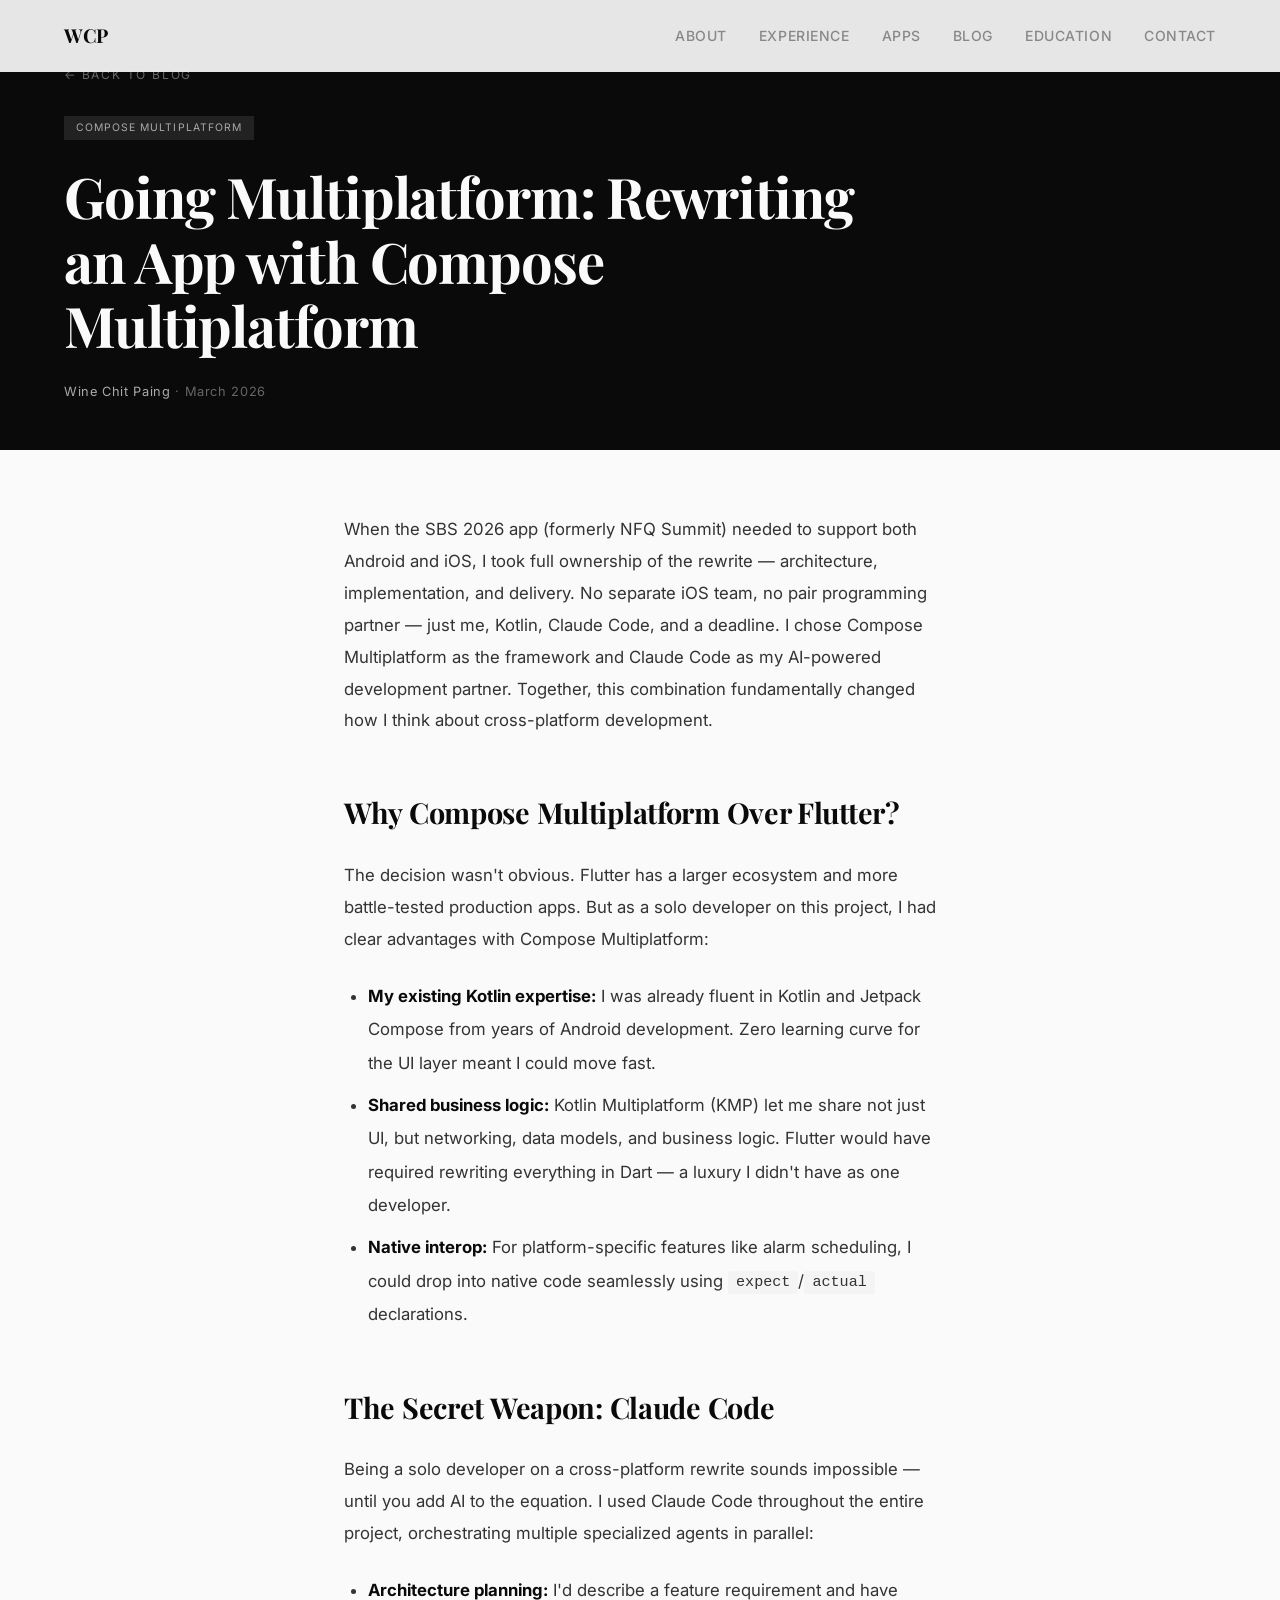
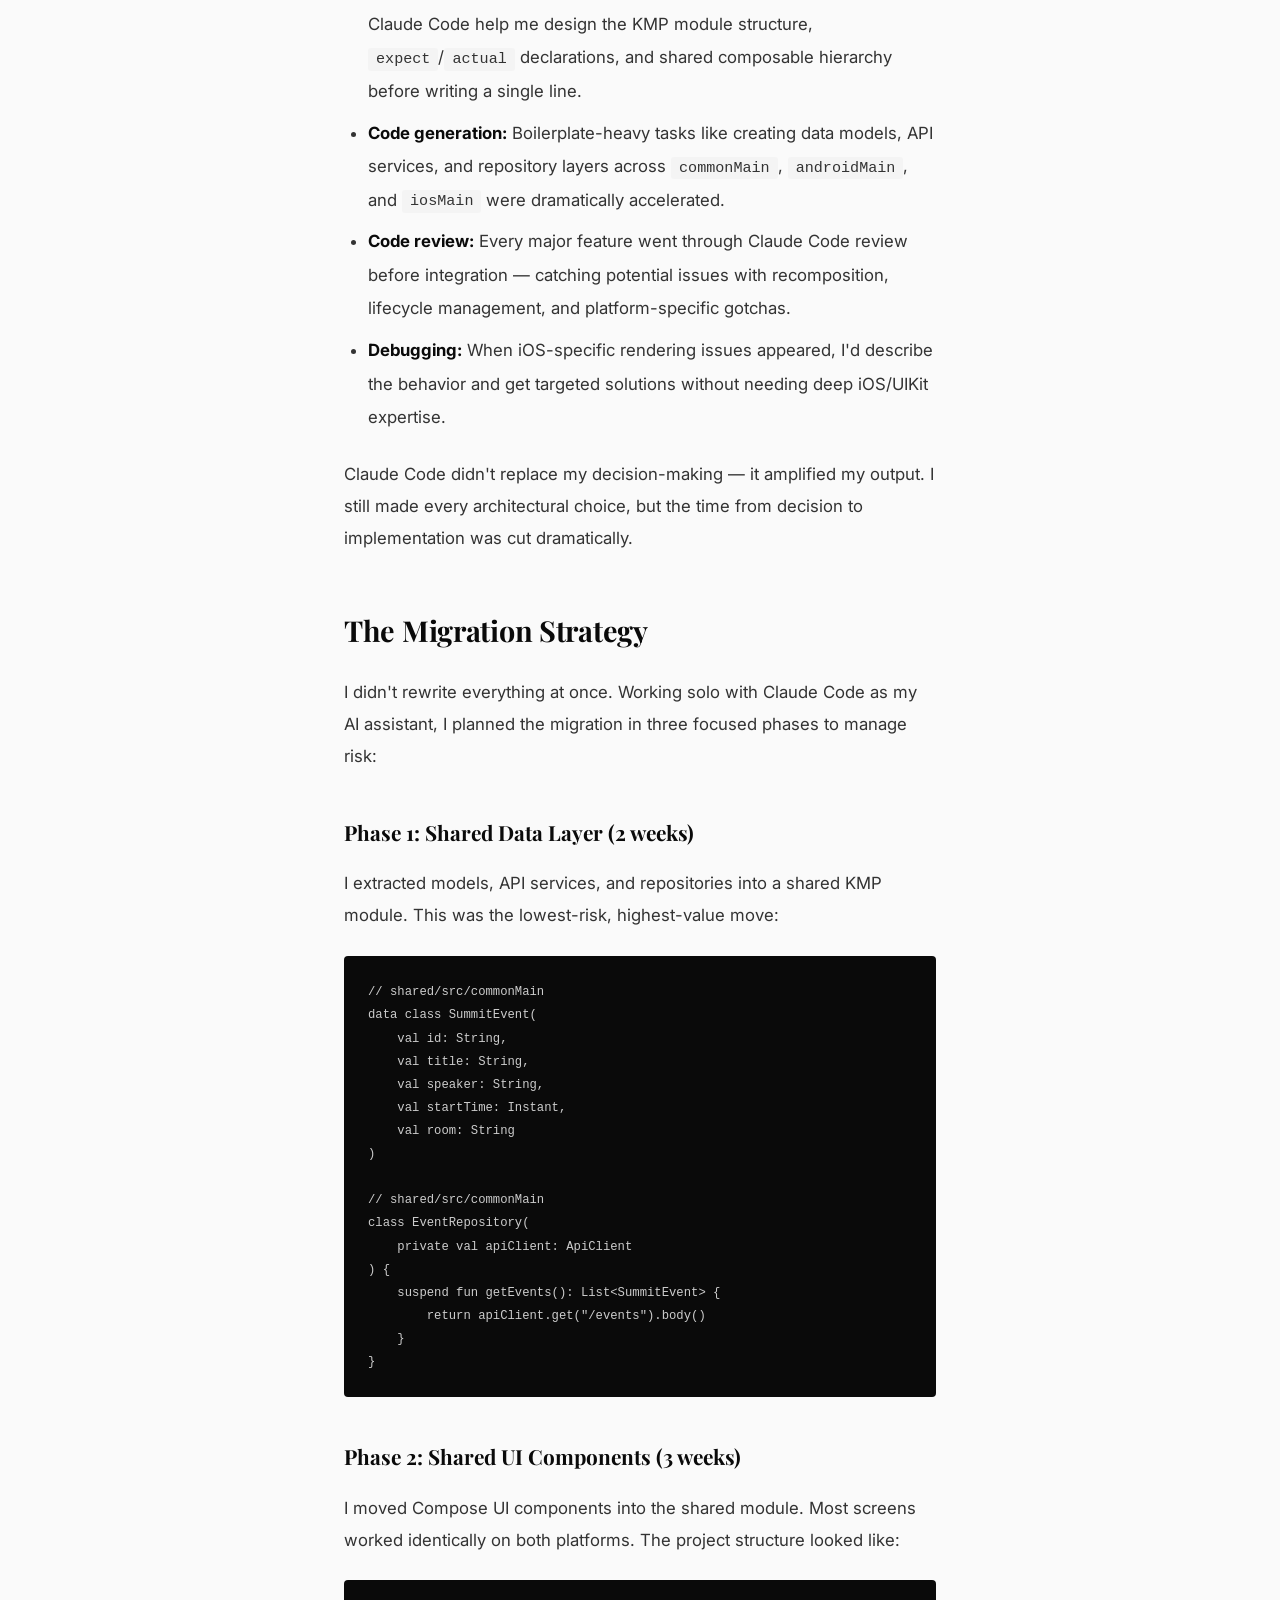
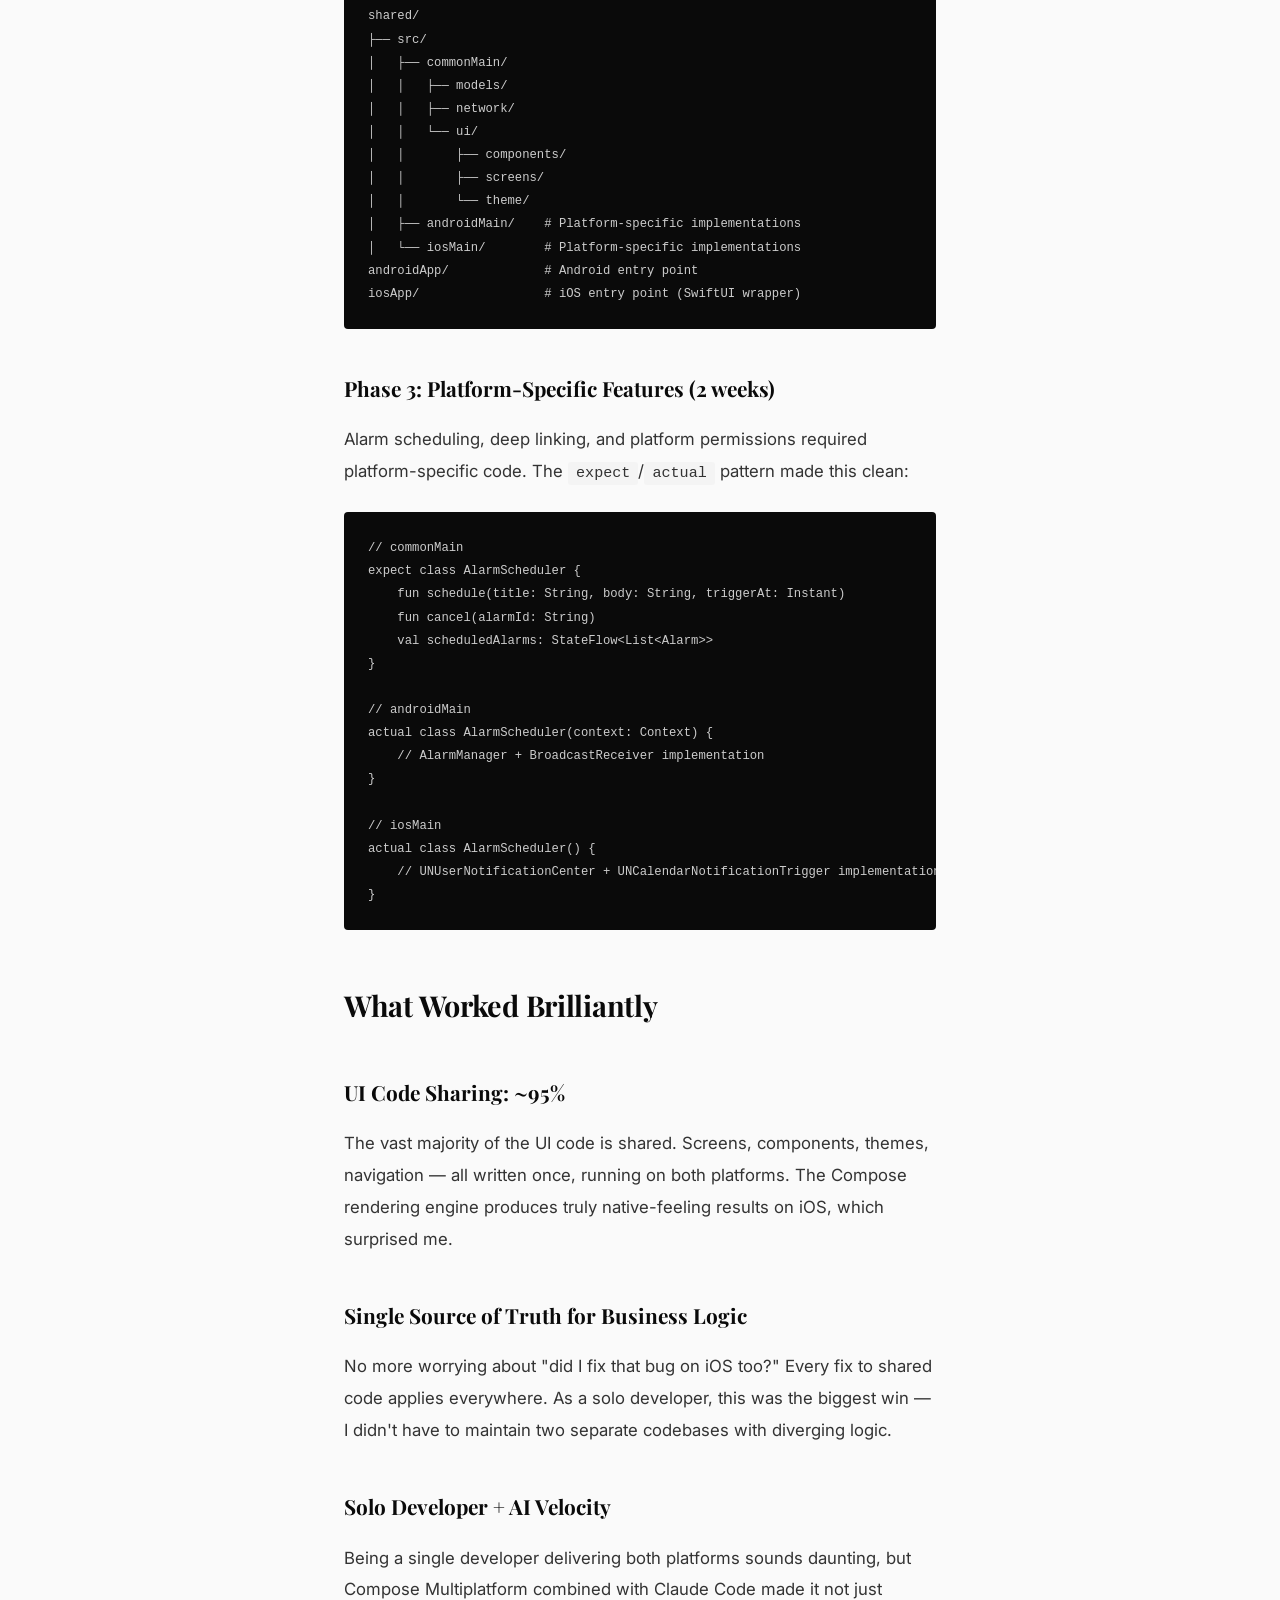
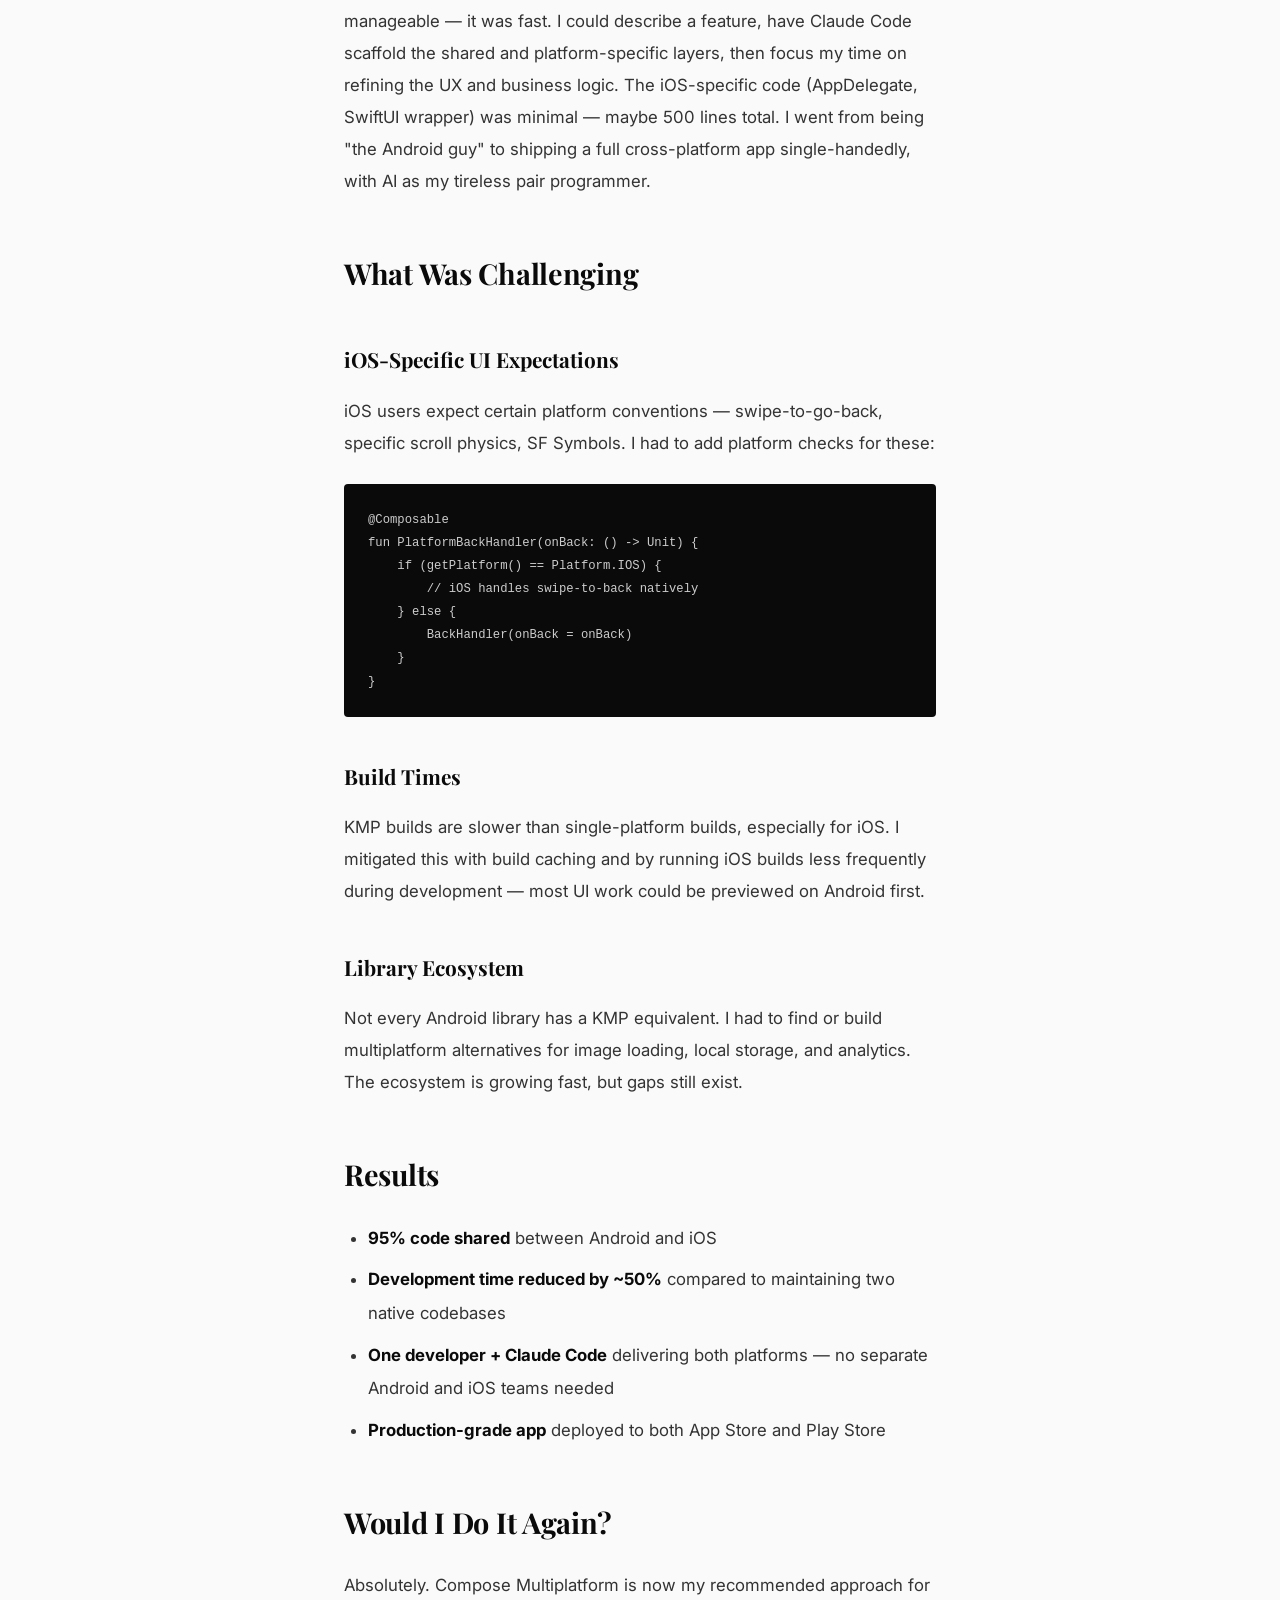
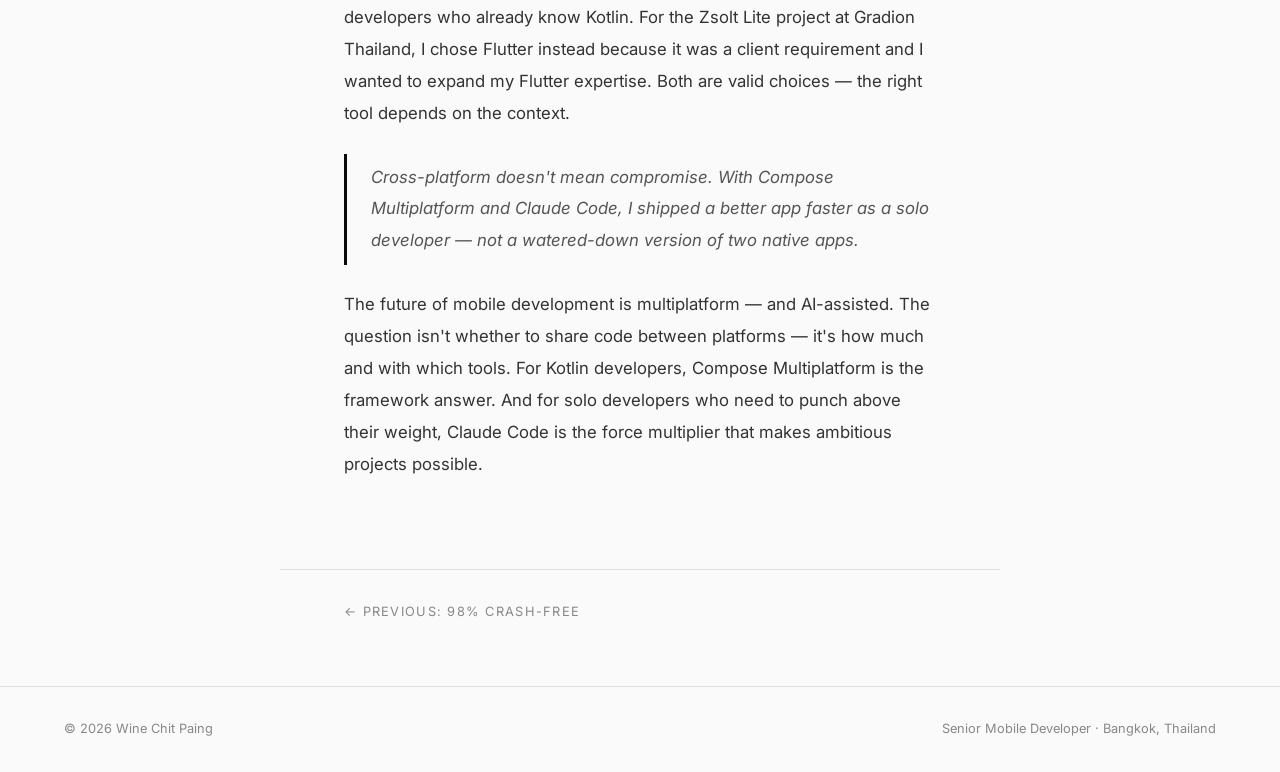
==== commit 4c039bbd: "fix(blog): update references from push notifications to alarm scheduling in Compose Multiplatform ar" ====
--- a/blog/compose-multiplatform.html
+++ b/blog/compose-multiplatform.html
@@ -40,7 +40,7 @@
   <ul>
     <li><strong>My existing Kotlin expertise:</strong> I was already fluent in Kotlin and Jetpack Compose from years of Android development. Zero learning curve for the UI layer meant I could move fast.</li>
     <li><strong>Shared business logic:</strong> Kotlin Multiplatform (KMP) let me share not just UI, but networking, data models, and business logic. Flutter would have required rewriting everything in Dart — a luxury I didn't have as one developer.</li>
-    <li><strong>Native interop:</strong> For platform-specific features like push notifications, I could drop into native code seamlessly using <code>expect</code>/<code>actual</code> declarations.</li>
+    <li><strong>Native interop:</strong> For platform-specific features like alarm scheduling, I could drop into native code seamlessly using <code>expect</code>/<code>actual</code> declarations.</li>
   </ul>
 
   <h2>The Secret Weapon: Claude Code</h2>
@@ -93,22 +93,22 @@
 iosApp/                 # iOS entry point (SwiftUI wrapper)</code></pre>
 
   <h3>Phase 3: Platform-Specific Features (2 weeks)</h3>
-  <p>Push notifications, deep linking, and platform permissions required platform-specific code. The <code>expect</code>/<code>actual</code> pattern made this clean:</p>
+  <p>Alarm scheduling, deep linking, and platform permissions required platform-specific code. The <code>expect</code>/<code>actual</code> pattern made this clean:</p>
   <pre><code>// commonMain
-expect class NotificationManager {
-    fun requestPermission()
-    fun scheduleNotification(title: String, body: String, time: Instant)
-    val permissionGranted: StateFlow&lt;Boolean&gt;
+expect class AlarmScheduler {
+    fun schedule(title: String, body: String, triggerAt: Instant)
+    fun cancel(alarmId: String)
+    val scheduledAlarms: StateFlow&lt;List&lt;Alarm&gt;&gt;
 }
 
 // androidMain
-actual class NotificationManager(context: Context) {
-    // Android FCM + NotificationChannel implementation
+actual class AlarmScheduler(context: Context) {
+    // AlarmManager + BroadcastReceiver implementation
 }
 
 // iosMain
-actual class NotificationManager() {
-    // APNs + UNUserNotificationCenter implementation
+actual class AlarmScheduler() {
+    // UNUserNotificationCenter + UNCalendarNotificationTrigger implementation
 }</code></pre>
 
   <h2>What Worked Brilliantly</h2>
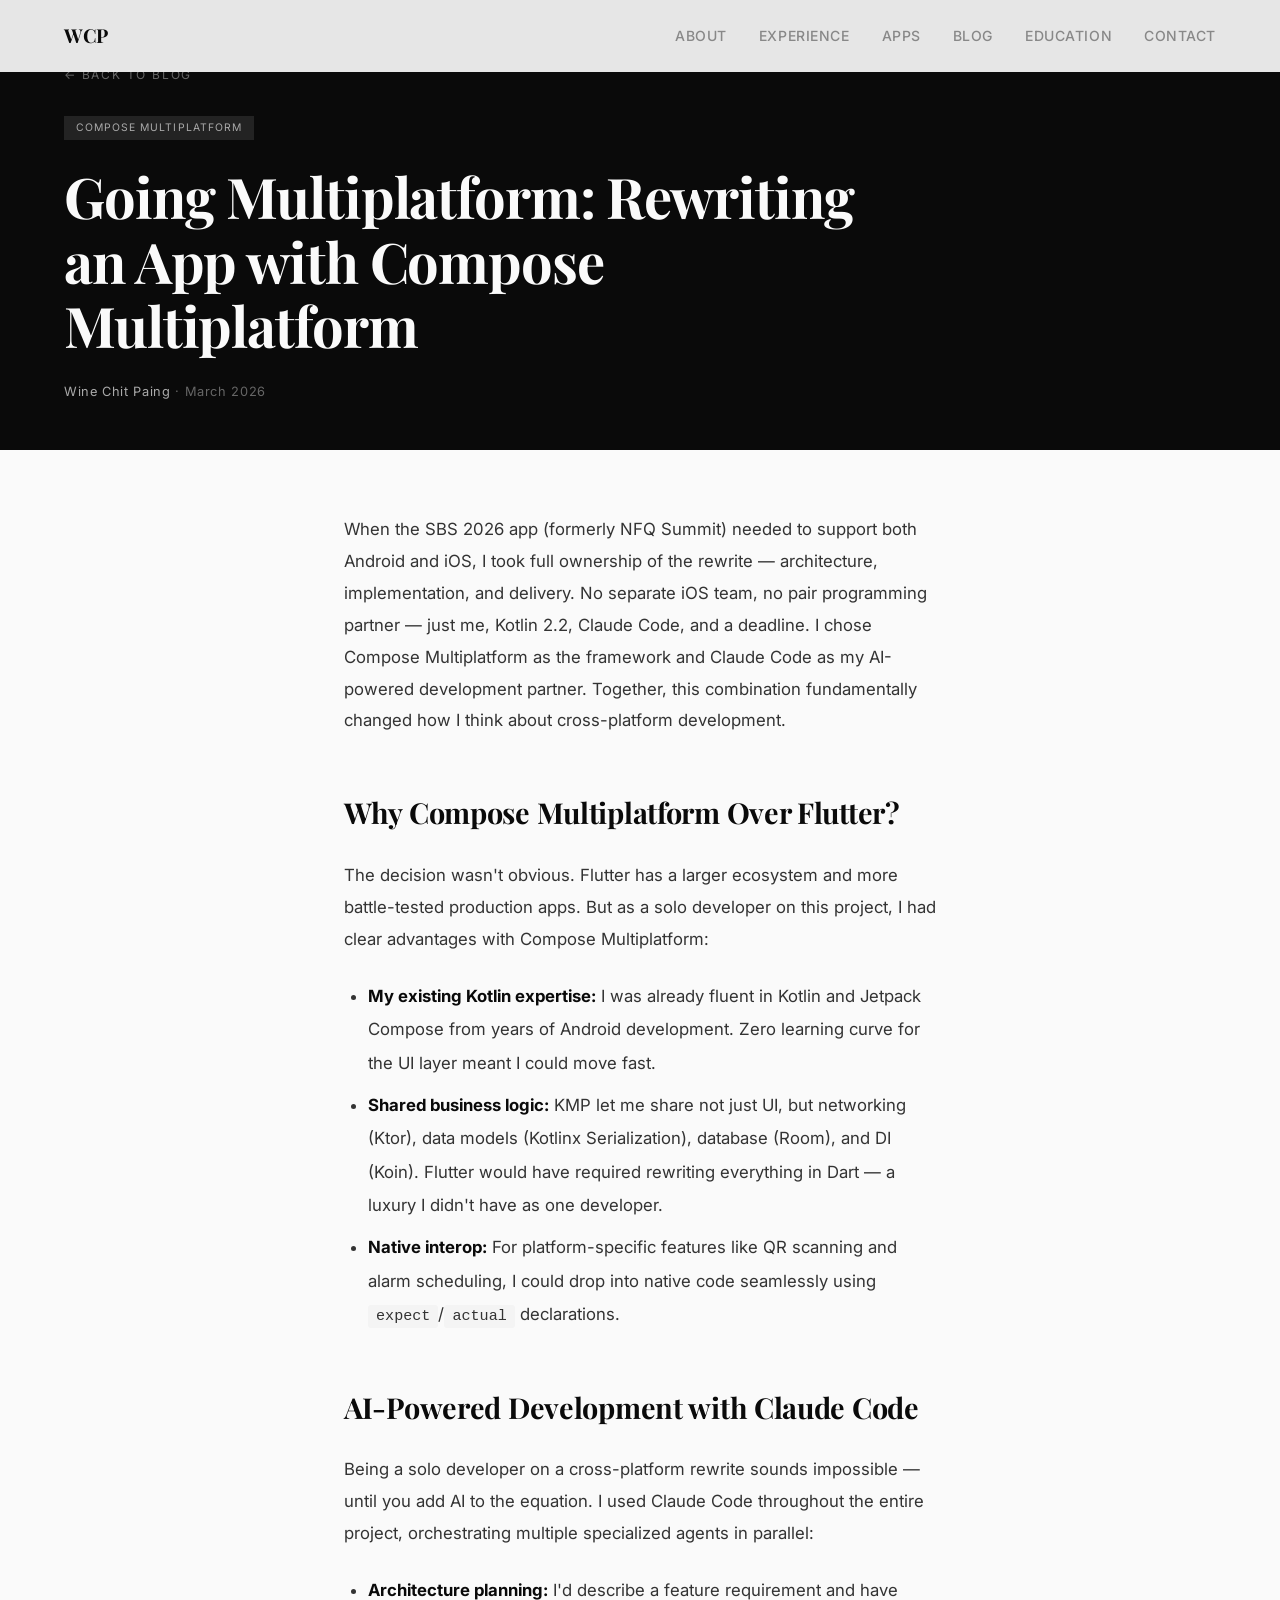
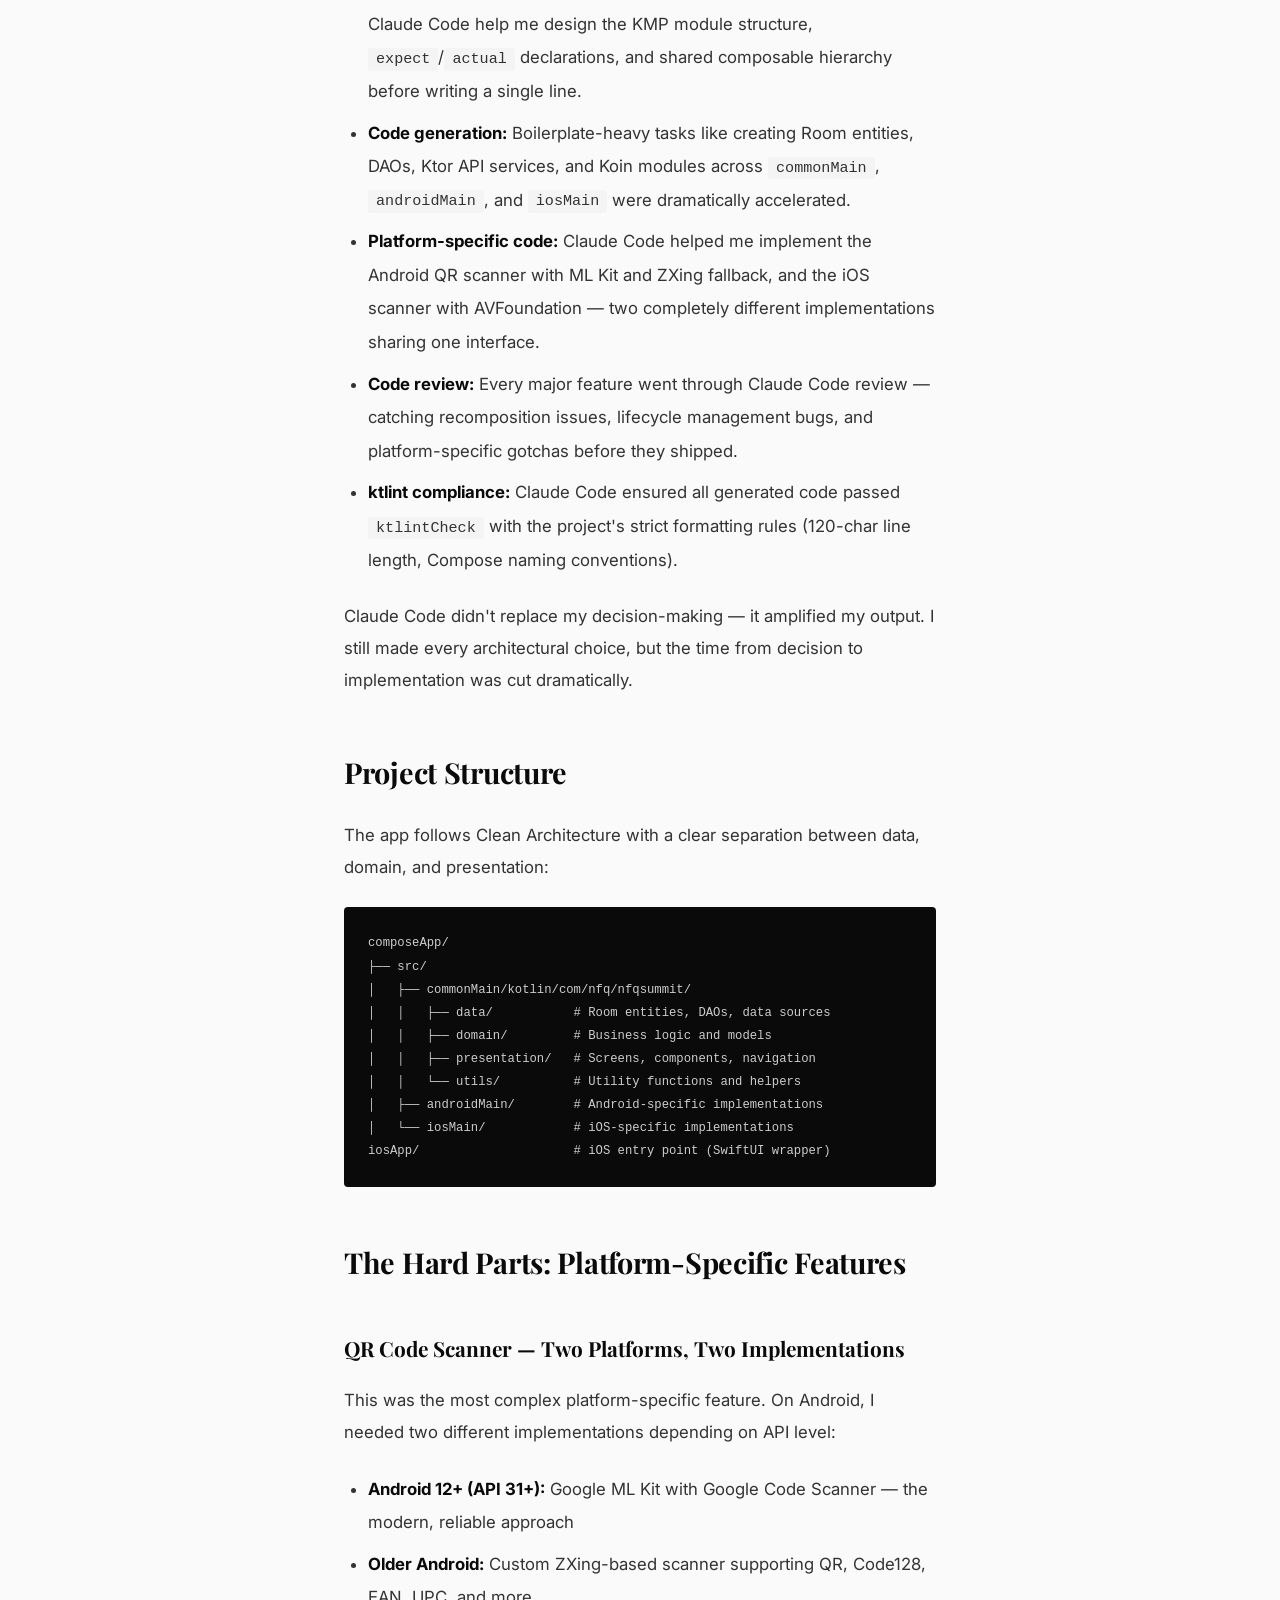
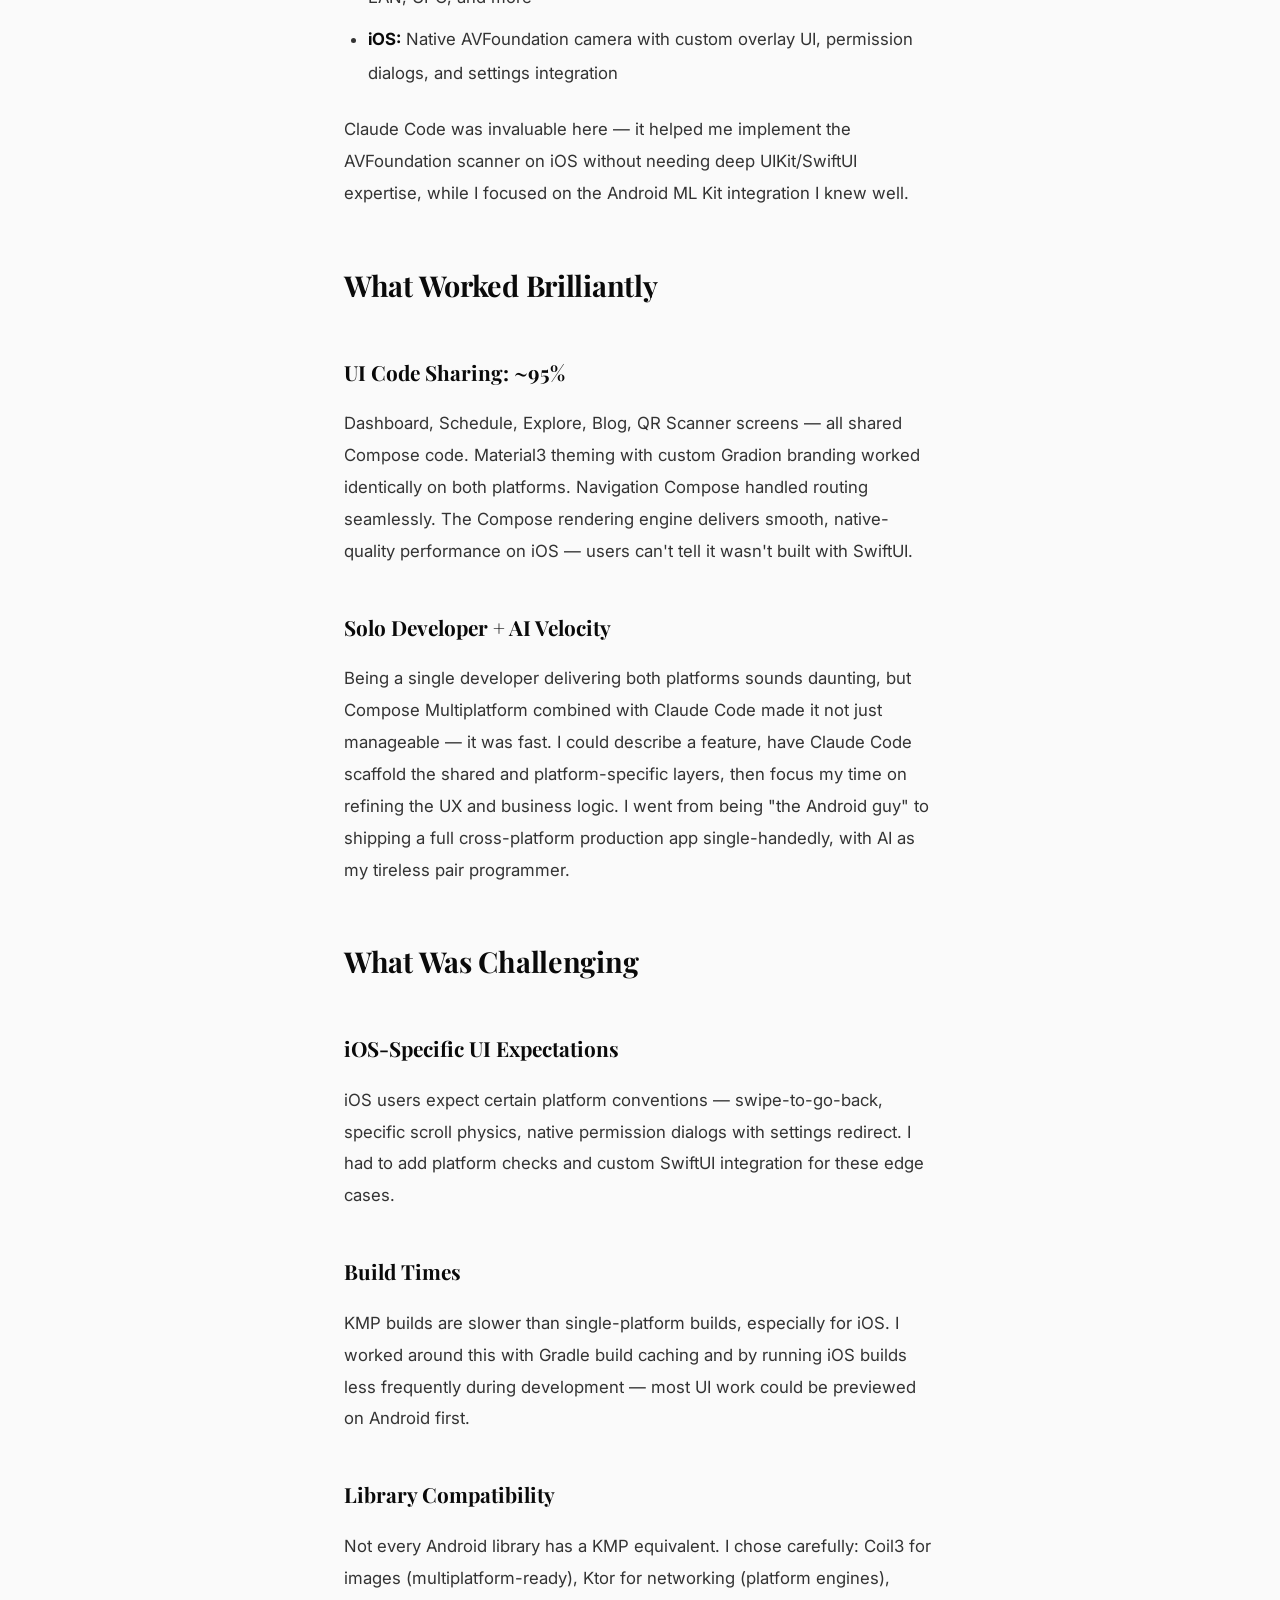
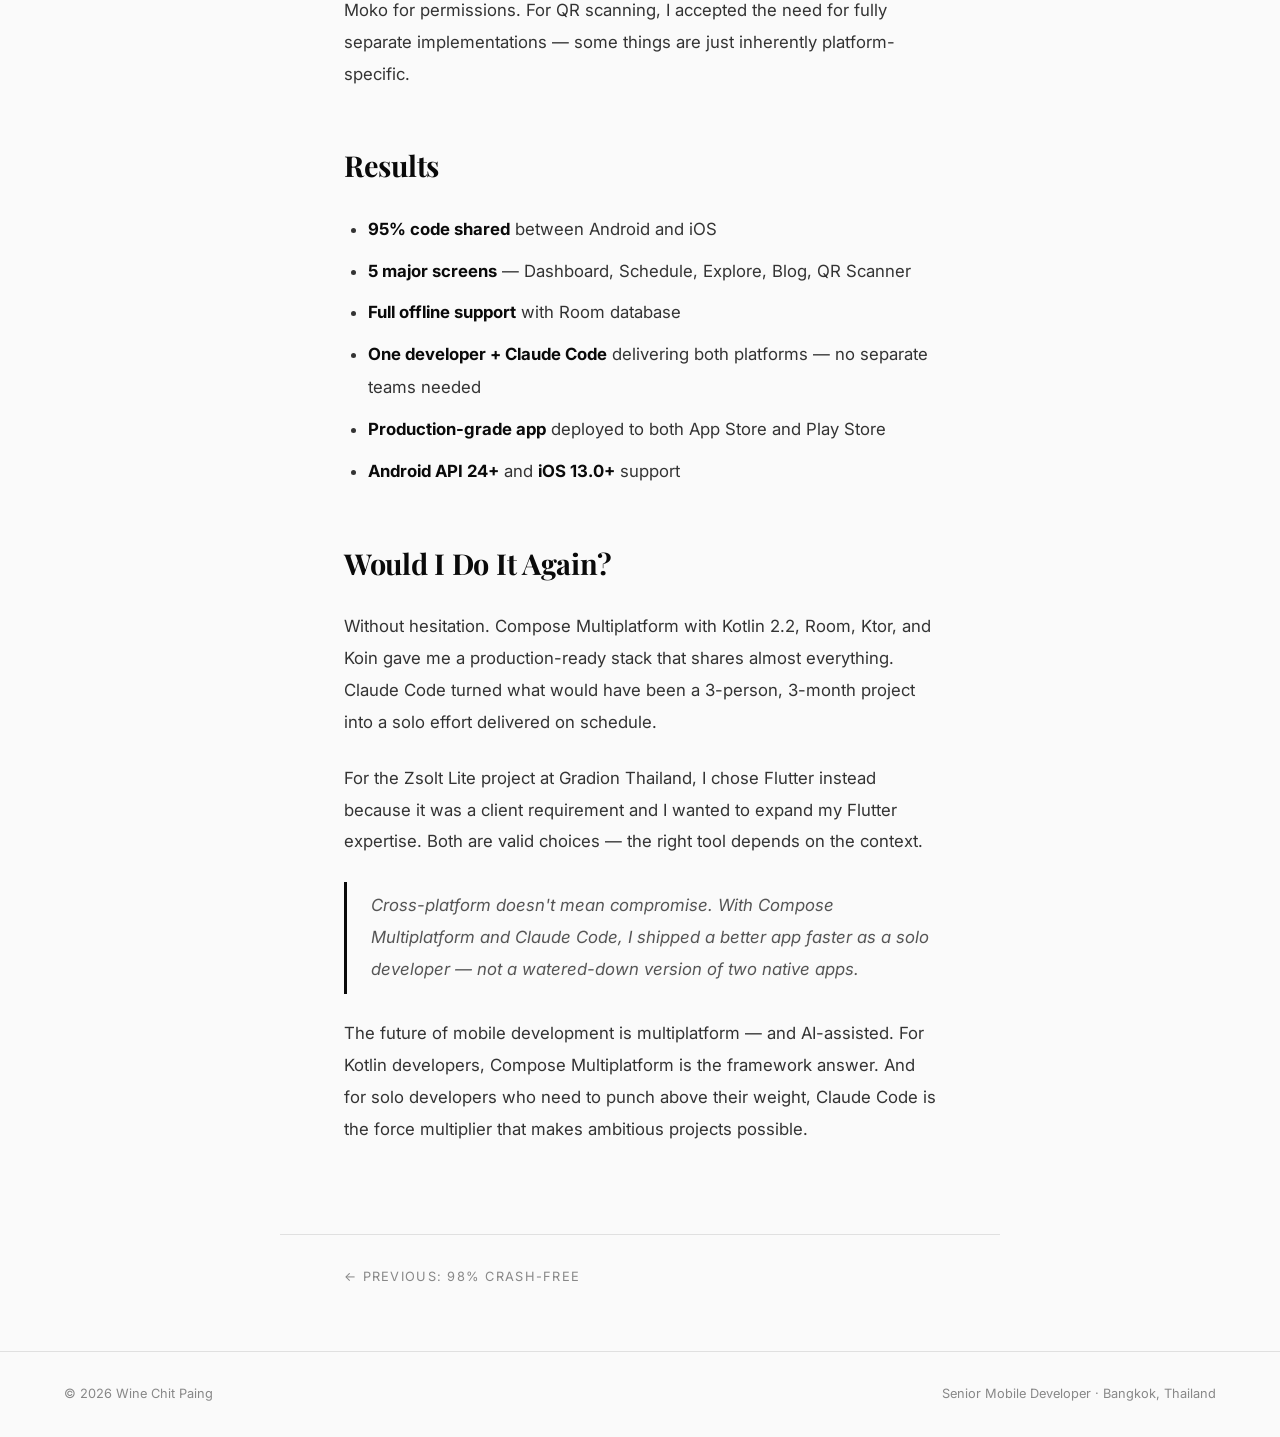
==== commit b9474e1b: "fix(blog): update content in Compose Multiplatform article for accuracy and clarity" ====
--- a/blog/compose-multiplatform.html
+++ b/blog/compose-multiplatform.html
@@ -33,128 +33,87 @@
 </header>
 
 <article class="blog-content">
-  <p>When the SBS 2026 app (formerly NFQ Summit) needed to support both Android and iOS, I took full ownership of the rewrite — architecture, implementation, and delivery. No separate iOS team, no pair programming partner — just me, Kotlin, Claude Code, and a deadline. I chose Compose Multiplatform as the framework and Claude Code as my AI-powered development partner. Together, this combination fundamentally changed how I think about cross-platform development.</p>
+  <p>When the SBS 2026 app (formerly NFQ Summit) needed to support both Android and iOS, I took full ownership of the rewrite — architecture, implementation, and delivery. No separate iOS team, no pair programming partner — just me, Kotlin 2.2, Claude Code, and a deadline. I chose Compose Multiplatform as the framework and Claude Code as my AI-powered development partner. Together, this combination fundamentally changed how I think about cross-platform development.</p>
 
   <h2>Why Compose Multiplatform Over Flutter?</h2>
   <p>The decision wasn't obvious. Flutter has a larger ecosystem and more battle-tested production apps. But as a solo developer on this project, I had clear advantages with Compose Multiplatform:</p>
   <ul>
     <li><strong>My existing Kotlin expertise:</strong> I was already fluent in Kotlin and Jetpack Compose from years of Android development. Zero learning curve for the UI layer meant I could move fast.</li>
-    <li><strong>Shared business logic:</strong> Kotlin Multiplatform (KMP) let me share not just UI, but networking, data models, and business logic. Flutter would have required rewriting everything in Dart — a luxury I didn't have as one developer.</li>
-    <li><strong>Native interop:</strong> For platform-specific features like alarm scheduling, I could drop into native code seamlessly using <code>expect</code>/<code>actual</code> declarations.</li>
+    <li><strong>Shared business logic:</strong> KMP let me share not just UI, but networking (Ktor), data models (Kotlinx Serialization), database (Room), and DI (Koin). Flutter would have required rewriting everything in Dart — a luxury I didn't have as one developer.</li>
+    <li><strong>Native interop:</strong> For platform-specific features like QR scanning and alarm scheduling, I could drop into native code seamlessly using <code>expect</code>/<code>actual</code> declarations.</li>
   </ul>
 
-  <h2>The Secret Weapon: Claude Code</h2>
+  <h2>AI-Powered Development with Claude Code</h2>
   <p>Being a solo developer on a cross-platform rewrite sounds impossible — until you add AI to the equation. I used Claude Code throughout the entire project, orchestrating multiple specialized agents in parallel:</p>
   <ul>
     <li><strong>Architecture planning:</strong> I'd describe a feature requirement and have Claude Code help me design the KMP module structure, <code>expect</code>/<code>actual</code> declarations, and shared composable hierarchy before writing a single line.</li>
-    <li><strong>Code generation:</strong> Boilerplate-heavy tasks like creating data models, API services, and repository layers across <code>commonMain</code>, <code>androidMain</code>, and <code>iosMain</code> were dramatically accelerated.</li>
-    <li><strong>Code review:</strong> Every major feature went through Claude Code review before integration — catching potential issues with recomposition, lifecycle management, and platform-specific gotchas.</li>
-    <li><strong>Debugging:</strong> When iOS-specific rendering issues appeared, I'd describe the behavior and get targeted solutions without needing deep iOS/UIKit expertise.</li>
+    <li><strong>Code generation:</strong> Boilerplate-heavy tasks like creating Room entities, DAOs, Ktor API services, and Koin modules across <code>commonMain</code>, <code>androidMain</code>, and <code>iosMain</code> were dramatically accelerated.</li>
+    <li><strong>Platform-specific code:</strong> Claude Code helped me implement the Android QR scanner with ML Kit and ZXing fallback, and the iOS scanner with AVFoundation — two completely different implementations sharing one interface.</li>
+    <li><strong>Code review:</strong> Every major feature went through Claude Code review — catching recomposition issues, lifecycle management bugs, and platform-specific gotchas before they shipped.</li>
+    <li><strong>ktlint compliance:</strong> Claude Code ensured all generated code passed <code>ktlintCheck</code> with the project's strict formatting rules (120-char line length, Compose naming conventions).</li>
   </ul>
   <p>Claude Code didn't replace my decision-making — it amplified my output. I still made every architectural choice, but the time from decision to implementation was cut dramatically.</p>
 
-  <h2>The Migration Strategy</h2>
-  <p>I didn't rewrite everything at once. Working solo with Claude Code as my AI assistant, I planned the migration in three focused phases to manage risk:</p>
+  <h2>Project Structure</h2>
+  <p>The app follows Clean Architecture with a clear separation between data, domain, and presentation:</p>
+  <pre><code>composeApp/
+├── src/
+│   ├── commonMain/kotlin/com/nfq/nfqsummit/
+│   │   ├── data/           # Room entities, DAOs, data sources
+│   │   ├── domain/         # Business logic and models
+│   │   ├── presentation/   # Screens, components, navigation
+│   │   └── utils/          # Utility functions and helpers
+│   ├── androidMain/        # Android-specific implementations
+│   └── iosMain/            # iOS-specific implementations
+iosApp/                     # iOS entry point (SwiftUI wrapper)</code></pre>
 
-  <h3>Phase 1: Shared Data Layer (2 weeks)</h3>
-  <p>I extracted models, API services, and repositories into a shared KMP module. This was the lowest-risk, highest-value move:</p>
-  <pre><code>// shared/src/commonMain
-data class SummitEvent(
-    val id: String,
-    val title: String,
-    val speaker: String,
-    val startTime: Instant,
-    val room: String
-)
+  <h2>The Hard Parts: Platform-Specific Features</h2>
 
-// shared/src/commonMain
-class EventRepository(
-    private val apiClient: ApiClient
-) {
-    suspend fun getEvents(): List&lt;SummitEvent&gt; {
-        return apiClient.get("/events").body()
-    }
-}</code></pre>
-
-  <h3>Phase 2: Shared UI Components (3 weeks)</h3>
-  <p>I moved Compose UI components into the shared module. Most screens worked identically on both platforms. The project structure looked like:</p>
-  <pre><code>shared/
-├── src/
-│   ├── commonMain/
-│   │   ├── models/
-│   │   ├── network/
-│   │   └── ui/
-│   │       ├── components/
-│   │       ├── screens/
-│   │       └── theme/
-│   ├── androidMain/    # Platform-specific implementations
-│   └── iosMain/        # Platform-specific implementations
-androidApp/             # Android entry point
-iosApp/                 # iOS entry point (SwiftUI wrapper)</code></pre>
-
-  <h3>Phase 3: Platform-Specific Features (2 weeks)</h3>
-  <p>Alarm scheduling, deep linking, and platform permissions required platform-specific code. The <code>expect</code>/<code>actual</code> pattern made this clean:</p>
-  <pre><code>// commonMain
-expect class AlarmScheduler {
-    fun schedule(title: String, body: String, triggerAt: Instant)
-    fun cancel(alarmId: String)
-    val scheduledAlarms: StateFlow&lt;List&lt;Alarm&gt;&gt;
-}
-
-// androidMain
-actual class AlarmScheduler(context: Context) {
-    // AlarmManager + BroadcastReceiver implementation
-}
-
-// iosMain
-actual class AlarmScheduler() {
-    // UNUserNotificationCenter + UNCalendarNotificationTrigger implementation
-}</code></pre>
+  <h3>QR Code Scanner — Two Platforms, Two Implementations</h3>
+  <p>This was the most complex platform-specific feature. On Android, I needed two different implementations depending on API level:</p>
+  <ul>
+    <li><strong>Android 12+ (API 31+):</strong> Google ML Kit with Google Code Scanner — the modern, reliable approach</li>
+    <li><strong>Older Android:</strong> Custom ZXing-based scanner supporting QR, Code128, EAN, UPC, and more</li>
+    <li><strong>iOS:</strong> Native AVFoundation camera with custom overlay UI, permission dialogs, and settings integration</li>
+  </ul>
+  <p>Claude Code was invaluable here — it helped me implement the AVFoundation scanner on iOS without needing deep UIKit/SwiftUI expertise, while I focused on the Android ML Kit integration I knew well.</p>
 
   <h2>What Worked Brilliantly</h2>
 
   <h3>UI Code Sharing: ~95%</h3>
-  <p>The vast majority of the UI code is shared. Screens, components, themes, navigation — all written once, running on both platforms. The Compose rendering engine produces truly native-feeling results on iOS, which surprised me.</p>
-
-  <h3>Single Source of Truth for Business Logic</h3>
-  <p>No more worrying about "did I fix that bug on iOS too?" Every fix to shared code applies everywhere. As a solo developer, this was the biggest win — I didn't have to maintain two separate codebases with diverging logic.</p>
+  <p>Dashboard, Schedule, Explore, Blog, QR Scanner screens — all shared Compose code. Material3 theming with custom Gradion branding worked identically on both platforms. Navigation Compose handled routing seamlessly. The Compose rendering engine delivers smooth, native-quality performance on iOS — users can't tell it wasn't built with SwiftUI.</p>
 
   <h3>Solo Developer + AI Velocity</h3>
-  <p>Being a single developer delivering both platforms sounds daunting, but Compose Multiplatform combined with Claude Code made it not just manageable — it was fast. I could describe a feature, have Claude Code scaffold the shared and platform-specific layers, then focus my time on refining the UX and business logic. The iOS-specific code (AppDelegate, SwiftUI wrapper) was minimal — maybe 500 lines total. I went from being "the Android guy" to shipping a full cross-platform app single-handedly, with AI as my tireless pair programmer.</p>
+  <p>Being a single developer delivering both platforms sounds daunting, but Compose Multiplatform combined with Claude Code made it not just manageable — it was fast. I could describe a feature, have Claude Code scaffold the shared and platform-specific layers, then focus my time on refining the UX and business logic. I went from being "the Android guy" to shipping a full cross-platform production app single-handedly, with AI as my tireless pair programmer.</p>
 
   <h2>What Was Challenging</h2>
 
   <h3>iOS-Specific UI Expectations</h3>
-  <p>iOS users expect certain platform conventions — swipe-to-go-back, specific scroll physics, SF Symbols. I had to add platform checks for these:</p>
-  <pre><code>@Composable
-fun PlatformBackHandler(onBack: () -> Unit) {
-    if (getPlatform() == Platform.IOS) {
-        // iOS handles swipe-to-back natively
-    } else {
-        BackHandler(onBack = onBack)
-    }
-}</code></pre>
+  <p>iOS users expect certain platform conventions — swipe-to-go-back, specific scroll physics, native permission dialogs with settings redirect. I had to add platform checks and custom SwiftUI integration for these edge cases.</p>
 
   <h3>Build Times</h3>
-  <p>KMP builds are slower than single-platform builds, especially for iOS. I mitigated this with build caching and by running iOS builds less frequently during development — most UI work could be previewed on Android first.</p>
+  <p>KMP builds are slower than single-platform builds, especially for iOS. I worked around this with Gradle build caching and by running iOS builds less frequently during development — most UI work could be previewed on Android first.</p>
 
-  <h3>Library Ecosystem</h3>
-  <p>Not every Android library has a KMP equivalent. I had to find or build multiplatform alternatives for image loading, local storage, and analytics. The ecosystem is growing fast, but gaps still exist.</p>
+  <h3>Library Compatibility</h3>
+  <p>Not every Android library has a KMP equivalent. I chose carefully: Coil3 for images (multiplatform-ready), Ktor for networking (platform engines), Moko for permissions. For QR scanning, I accepted the need for fully separate implementations — some things are just inherently platform-specific.</p>
 
   <h2>Results</h2>
   <ul>
     <li><strong>95% code shared</strong> between Android and iOS</li>
-    <li><strong>Development time reduced by ~50%</strong> compared to maintaining two native codebases</li>
-    <li><strong>One developer + Claude Code</strong> delivering both platforms — no separate Android and iOS teams needed</li>
+    <li><strong>5 major screens</strong> — Dashboard, Schedule, Explore, Blog, QR Scanner</li>
+    <li><strong>Full offline support</strong> with Room database</li>
+    <li><strong>One developer + Claude Code</strong> delivering both platforms — no separate teams needed</li>
     <li><strong>Production-grade app</strong> deployed to both App Store and Play Store</li>
+    <li><strong>Android API 24+</strong> and <strong>iOS 13.0+</strong> support</li>
   </ul>
 
   <h2>Would I Do It Again?</h2>
-  <p>Absolutely. Compose Multiplatform is now my recommended approach for developers who already know Kotlin. For the Zsolt Lite project at Gradion Thailand, I chose Flutter instead because it was a client requirement and I wanted to expand my Flutter expertise. Both are valid choices — the right tool depends on the context.</p>
+  <p>Without hesitation. Compose Multiplatform with Kotlin 2.2, Room, Ktor, and Koin gave me a production-ready stack that shares almost everything. Claude Code turned what would have been a 3-person, 3-month project into a solo effort delivered on schedule.</p>
+  <p>For the Zsolt Lite project at Gradion Thailand, I chose Flutter instead because it was a client requirement and I wanted to expand my Flutter expertise. Both are valid choices — the right tool depends on the context.</p>
 
   <blockquote>Cross-platform doesn't mean compromise. With Compose Multiplatform and Claude Code, I shipped a better app faster as a solo developer — not a watered-down version of two native apps.</blockquote>
 
-  <p>The future of mobile development is multiplatform — and AI-assisted. The question isn't whether to share code between platforms — it's how much and with which tools. For Kotlin developers, Compose Multiplatform is the framework answer. And for solo developers who need to punch above their weight, Claude Code is the force multiplier that makes ambitious projects possible.</p>
+  <p>The future of mobile development is multiplatform — and AI-assisted. For Kotlin developers, Compose Multiplatform is the framework answer. And for solo developers who need to punch above their weight, Claude Code is the force multiplier that makes ambitious projects possible.</p>
 </article>
 
 <div class="blog-footer-nav">
